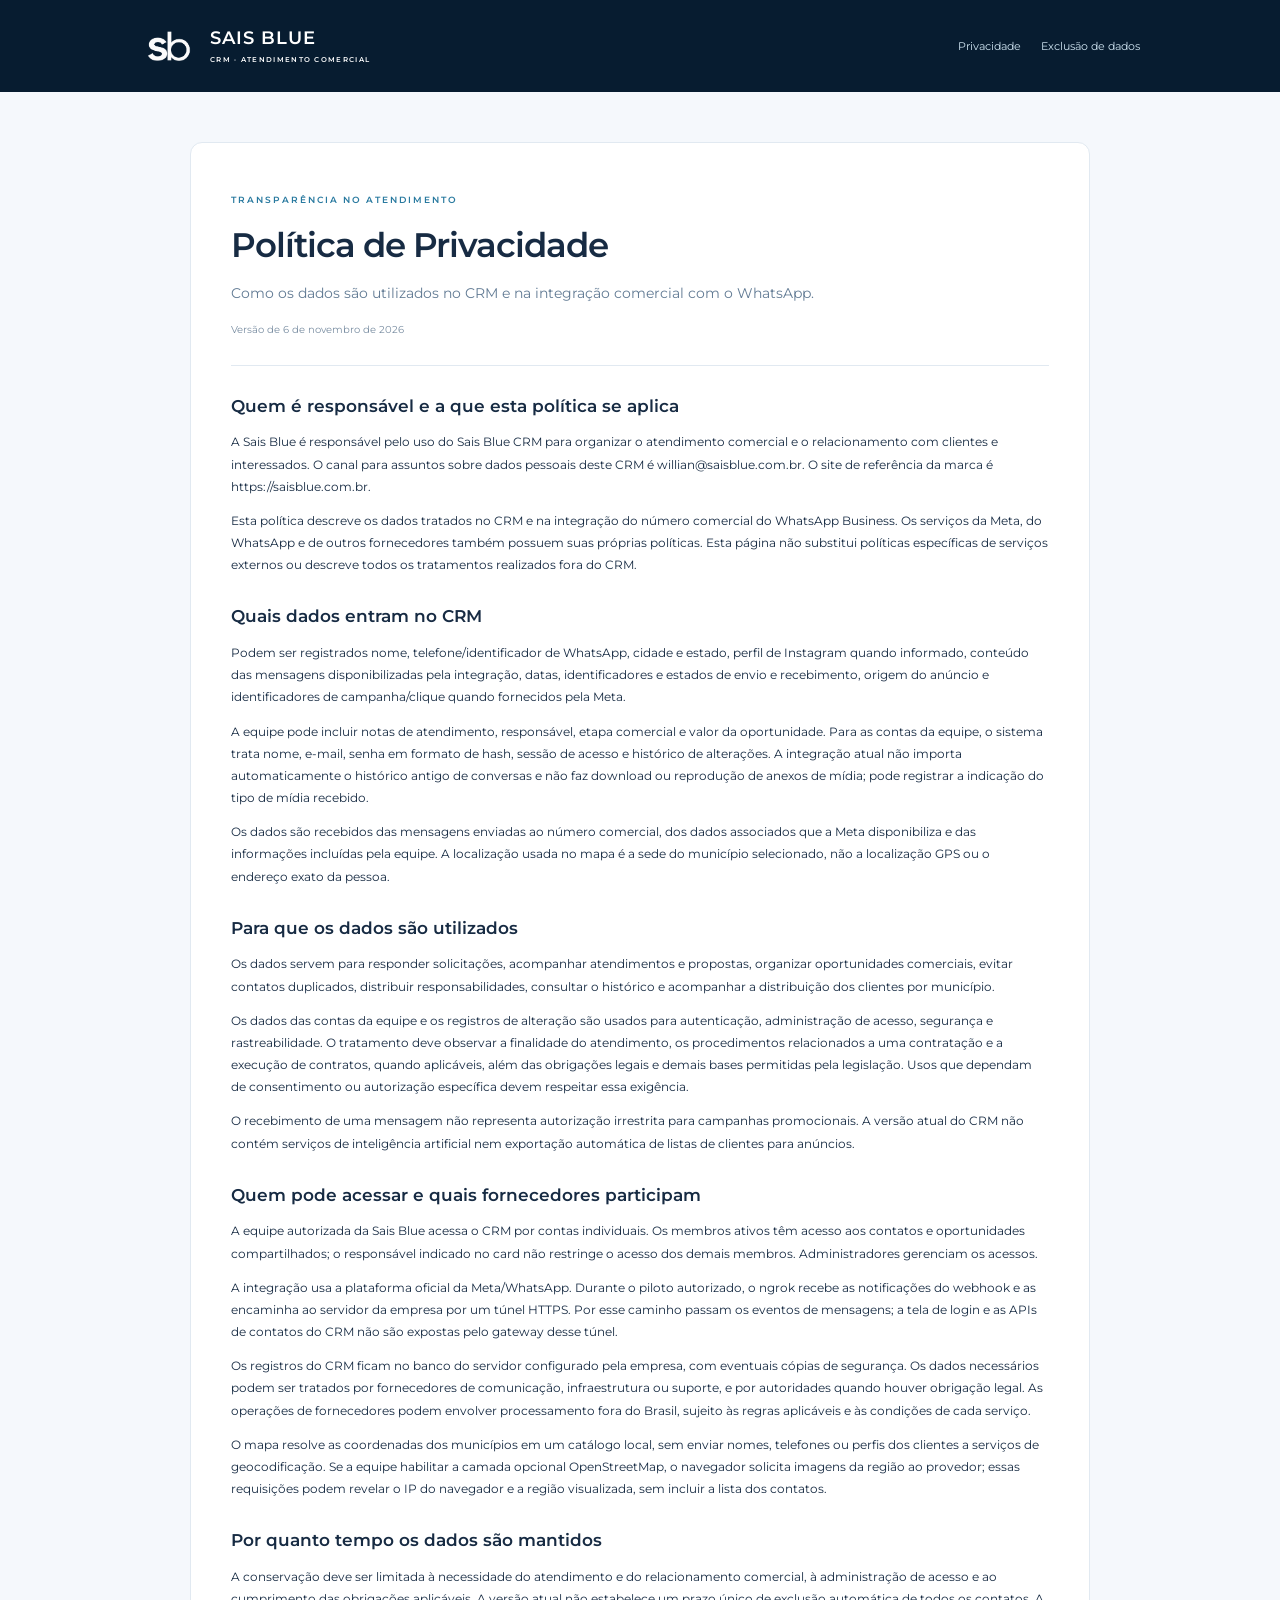
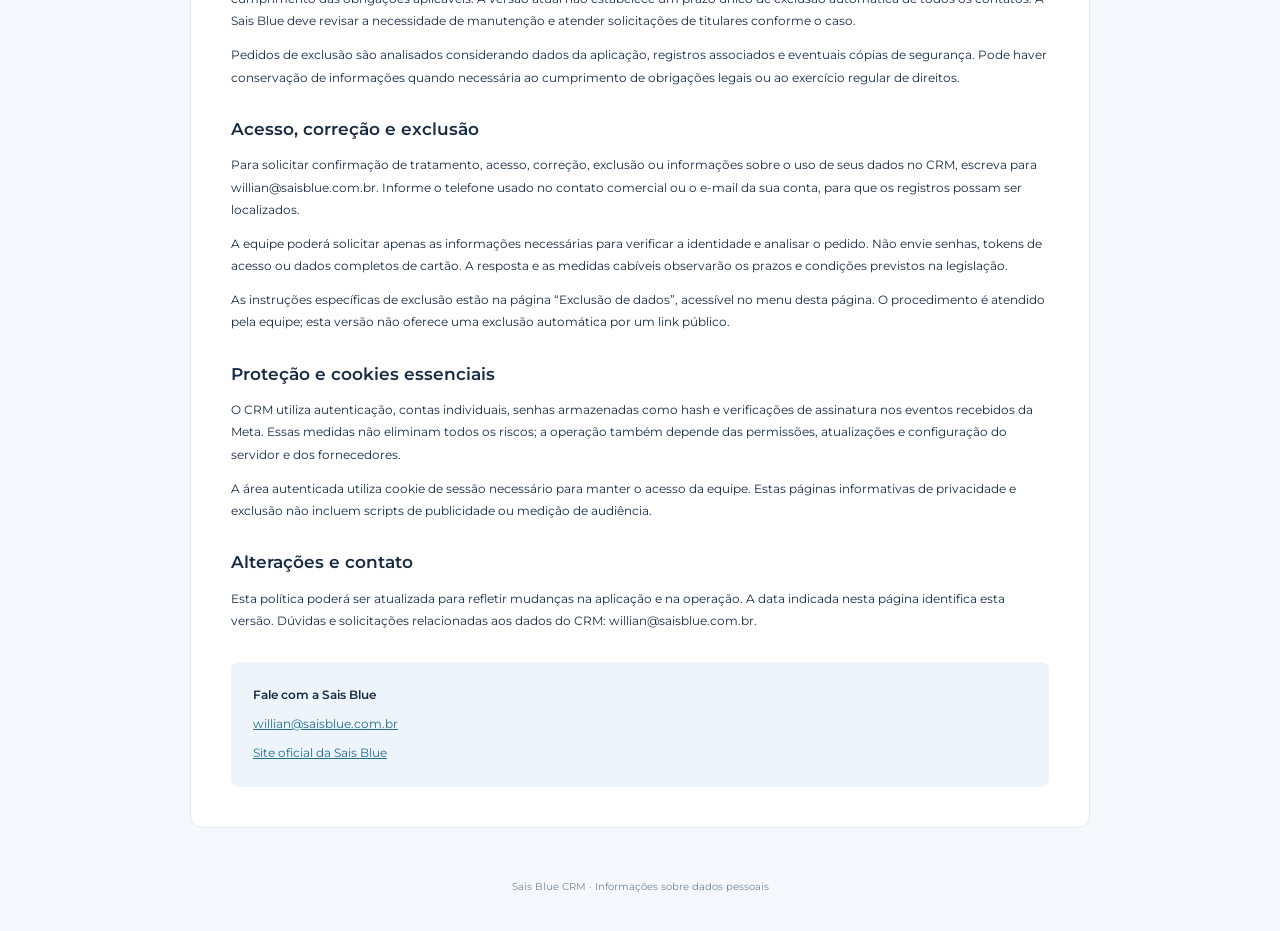
==== docs/privacidade.html @ b18a0d0c "Add reviewable CRM privacy and data deletion pages for GitHub Pages" ====
<!doctype html><html lang="pt-BR"><head><meta charset="utf-8"><meta name="viewport" content="width=device-width,initial-scale=1"><meta name="description" content="Informações sobre o uso de dados pessoais no Sais Blue CRM e canais para solicitações."><meta name="referrer" content="strict-origin-when-cross-origin"><title>Política de Privacidade | Sais Blue CRM</title><link rel="stylesheet" href="assets/legal.css"></head><body><header><a class="brand" href="index.html"><img src="assets/sb-logo.png" alt="Logo Sais Blue"><span>SAIS BLUE<small>CRM · ATENDIMENTO COMERCIAL</small></span></a><nav aria-label="Informações sobre dados"><a href="privacidade.html">Privacidade</a><a href="exclusao-dados.html">Exclusão de dados</a></nav></header><main><p class="eyebrow">TRANSPARÊNCIA NO ATENDIMENTO</p><h1>Política de Privacidade</h1><p class="intro">Como os dados são utilizados no CRM e na integração comercial com o WhatsApp.</p><p class="updated">Versão de 6 de novembro de 2026</p><section><h2>Quem é responsável e a que esta política se aplica</h2><p>A Sais Blue é responsável pelo uso do Sais Blue CRM para organizar o atendimento comercial e o relacionamento com clientes e interessados. O canal para assuntos sobre dados pessoais deste CRM é willian@saisblue.com.br. O site de referência da marca é https://saisblue.com.br.</p><p>Esta política descreve os dados tratados no CRM e na integração do número comercial do WhatsApp Business. Os serviços da Meta, do WhatsApp e de outros fornecedores também possuem suas próprias políticas. Esta página não substitui políticas específicas de serviços externos ou descreve todos os tratamentos realizados fora do CRM.</p></section><section><h2>Quais dados entram no CRM</h2><p>Podem ser registrados nome, telefone/identificador de WhatsApp, cidade e estado, perfil de Instagram quando informado, conteúdo das mensagens disponibilizadas pela integração, datas, identificadores e estados de envio e recebimento, origem do anúncio e identificadores de campanha/clique quando fornecidos pela Meta.</p><p>A equipe pode incluir notas de atendimento, responsável, etapa comercial e valor da oportunidade. Para as contas da equipe, o sistema trata nome, e-mail, senha em formato de hash, sessão de acesso e histórico de alterações. A integração atual não importa automaticamente o histórico antigo de conversas e não faz download ou reprodução de anexos de mídia; pode registrar a indicação do tipo de mídia recebido.</p><p>Os dados são recebidos das mensagens enviadas ao número comercial, dos dados associados que a Meta disponibiliza e das informações incluídas pela equipe. A localização usada no mapa é a sede do município selecionado, não a localização GPS ou o endereço exato da pessoa.</p></section><section><h2>Para que os dados são utilizados</h2><p>Os dados servem para responder solicitações, acompanhar atendimentos e propostas, organizar oportunidades comerciais, evitar contatos duplicados, distribuir responsabilidades, consultar o histórico e acompanhar a distribuição dos clientes por município.</p><p>Os dados das contas da equipe e os registros de alteração são usados para autenticação, administração de acesso, segurança e rastreabilidade. O tratamento deve observar a finalidade do atendimento, os procedimentos relacionados a uma contratação e a execução de contratos, quando aplicáveis, além das obrigações legais e demais bases permitidas pela legislação. Usos que dependam de consentimento ou autorização específica devem respeitar essa exigência.</p><p>O recebimento de uma mensagem não representa autorização irrestrita para campanhas promocionais. A versão atual do CRM não contém serviços de inteligência artificial nem exportação automática de listas de clientes para anúncios.</p></section><section><h2>Quem pode acessar e quais fornecedores participam</h2><p>A equipe autorizada da Sais Blue acessa o CRM por contas individuais. Os membros ativos têm acesso aos contatos e oportunidades compartilhados; o responsável indicado no card não restringe o acesso dos demais membros. Administradores gerenciam os acessos.</p><p>A integração usa a plataforma oficial da Meta/WhatsApp. Durante o piloto autorizado, o ngrok recebe as notificações do webhook e as encaminha ao servidor da empresa por um túnel HTTPS. Por esse caminho passam os eventos de mensagens; a tela de login e as APIs de contatos do CRM não são expostas pelo gateway desse túnel.</p><p>Os registros do CRM ficam no banco do servidor configurado pela empresa, com eventuais cópias de segurança. Os dados necessários podem ser tratados por fornecedores de comunicação, infraestrutura ou suporte, e por autoridades quando houver obrigação legal. As operações de fornecedores podem envolver processamento fora do Brasil, sujeito às regras aplicáveis e às condições de cada serviço.</p><p>O mapa resolve as coordenadas dos municípios em um catálogo local, sem enviar nomes, telefones ou perfis dos clientes a serviços de geocodificação. Se a equipe habilitar a camada opcional OpenStreetMap, o navegador solicita imagens da região ao provedor; essas requisições podem revelar o IP do navegador e a região visualizada, sem incluir a lista dos contatos.</p></section><section><h2>Por quanto tempo os dados são mantidos</h2><p>A conservação deve ser limitada à necessidade do atendimento e do relacionamento comercial, à administração de acesso e ao cumprimento das obrigações aplicáveis. A versão atual não estabelece um prazo único de exclusão automática de todos os contatos. A Sais Blue deve revisar a necessidade de manutenção e atender solicitações de titulares conforme o caso.</p><p>Pedidos de exclusão são analisados considerando dados da aplicação, registros associados e eventuais cópias de segurança. Pode haver conservação de informações quando necessária ao cumprimento de obrigações legais ou ao exercício regular de direitos.</p></section><section><h2>Acesso, correção e exclusão</h2><p>Para solicitar confirmação de tratamento, acesso, correção, exclusão ou informações sobre o uso de seus dados no CRM, escreva para willian@saisblue.com.br. Informe o telefone usado no contato comercial ou o e-mail da sua conta, para que os registros possam ser localizados.</p><p>A equipe poderá solicitar apenas as informações necessárias para verificar a identidade e analisar o pedido. Não envie senhas, tokens de acesso ou dados completos de cartão. A resposta e as medidas cabíveis observarão os prazos e condições previstos na legislação.</p><p>As instruções específicas de exclusão estão na página “Exclusão de dados”, acessível no menu desta página. O procedimento é atendido pela equipe; esta versão não oferece uma exclusão automática por um link público.</p></section><section><h2>Proteção e cookies essenciais</h2><p>O CRM utiliza autenticação, contas individuais, senhas armazenadas como hash e verificações de assinatura nos eventos recebidos da Meta. Essas medidas não eliminam todos os riscos; a operação também depende das permissões, atualizações e configuração do servidor e dos fornecedores.</p><p>A área autenticada utiliza cookie de sessão necessário para manter o acesso da equipe. Estas páginas informativas de privacidade e exclusão não incluem scripts de publicidade ou medição de audiência.</p></section><section><h2>Alterações e contato</h2><p>Esta política poderá ser atualizada para refletir mudanças na aplicação e na operação. A data indicada nesta página identifica esta versão. Dúvidas e solicitações relacionadas aos dados do CRM: willian@saisblue.com.br.</p></section><aside><strong>Fale com a Sais Blue</strong><a href="mailto:willian@saisblue.com.br">willian@saisblue.com.br</a><a href="https://saisblue.com.br">Site oficial da Sais Blue</a></aside></main><footer>Sais Blue CRM · Informações sobre dados pessoais</footer></body></html>
---- docs/assets/legal.css ----
@font-face{font-family:Montserrat;src:url(montserrat-400.woff2) format('woff2');font-weight:400;font-display:swap}@font-face{font-family:Montserrat;src:url(montserrat-600.woff2) format('woff2');font-weight:600;font-display:swap}*{box-sizing:border-box}body{margin:0;background:#f5f8fc;color:#172b43;font:400 14px/1.85 Montserrat,Arial,sans-serif}header{background:#071c30;color:white;padding:22px max(22px,calc((100vw - 1000px)/2));display:flex;justify-content:space-between;align-items:center;gap:24px}.brand{display:flex;gap:12px;align-items:center;text-decoration:none;color:white;line-height:1.2;font-size:18px;font-weight:600;letter-spacing:1px}.brand img{width:58px;height:48px;object-fit:contain}.brand small{display:block;font-size:7px;letter-spacing:1.3px;margin-top:7px}nav{display:flex;gap:20px}nav a{color:#d0e5f2;font-size:11px;text-decoration:none}nav a:hover{text-decoration:underline}main{max-width:900px;margin:50px auto;padding:40px;background:white;border:1px solid #e1e9f1;border-radius:12px}.eyebrow{color:#28799f;font-size:9px;letter-spacing:2px;font-weight:600}h1{font-size:34px;letter-spacing:-1px;line-height:1.2;margin:16px 0}h2{font-size:17px;line-height:1.5;margin:28px 0 12px}.intro{color:#627b94;font-size:14px}.updated{font-size:10px;color:#7a8ea2;padding-bottom:25px;border-bottom:1px solid #e1e9f1}section p{margin:12px 0;font-size:12px}aside{background:#edf5fa;padding:22px;border-radius:8px;margin-top:30px;display:flex;flex-direction:column;gap:7px;font-size:12px}a{color:#246b93}footer{text-align:center;font-size:10px;color:#70869b;padding:0 20px 35px}:focus-visible{outline:3px solid #72b7df;outline-offset:4px}@media(max-width:650px){header{align-items:flex-start;flex-direction:column;padding:18px 20px;gap:18px}main{margin:22px 12px;padding:24px 20px}h1{font-size:27px}h2{font-size:16px}nav{gap:18px}nav a{font-size:10px}aside a{overflow-wrap:anywhere}}
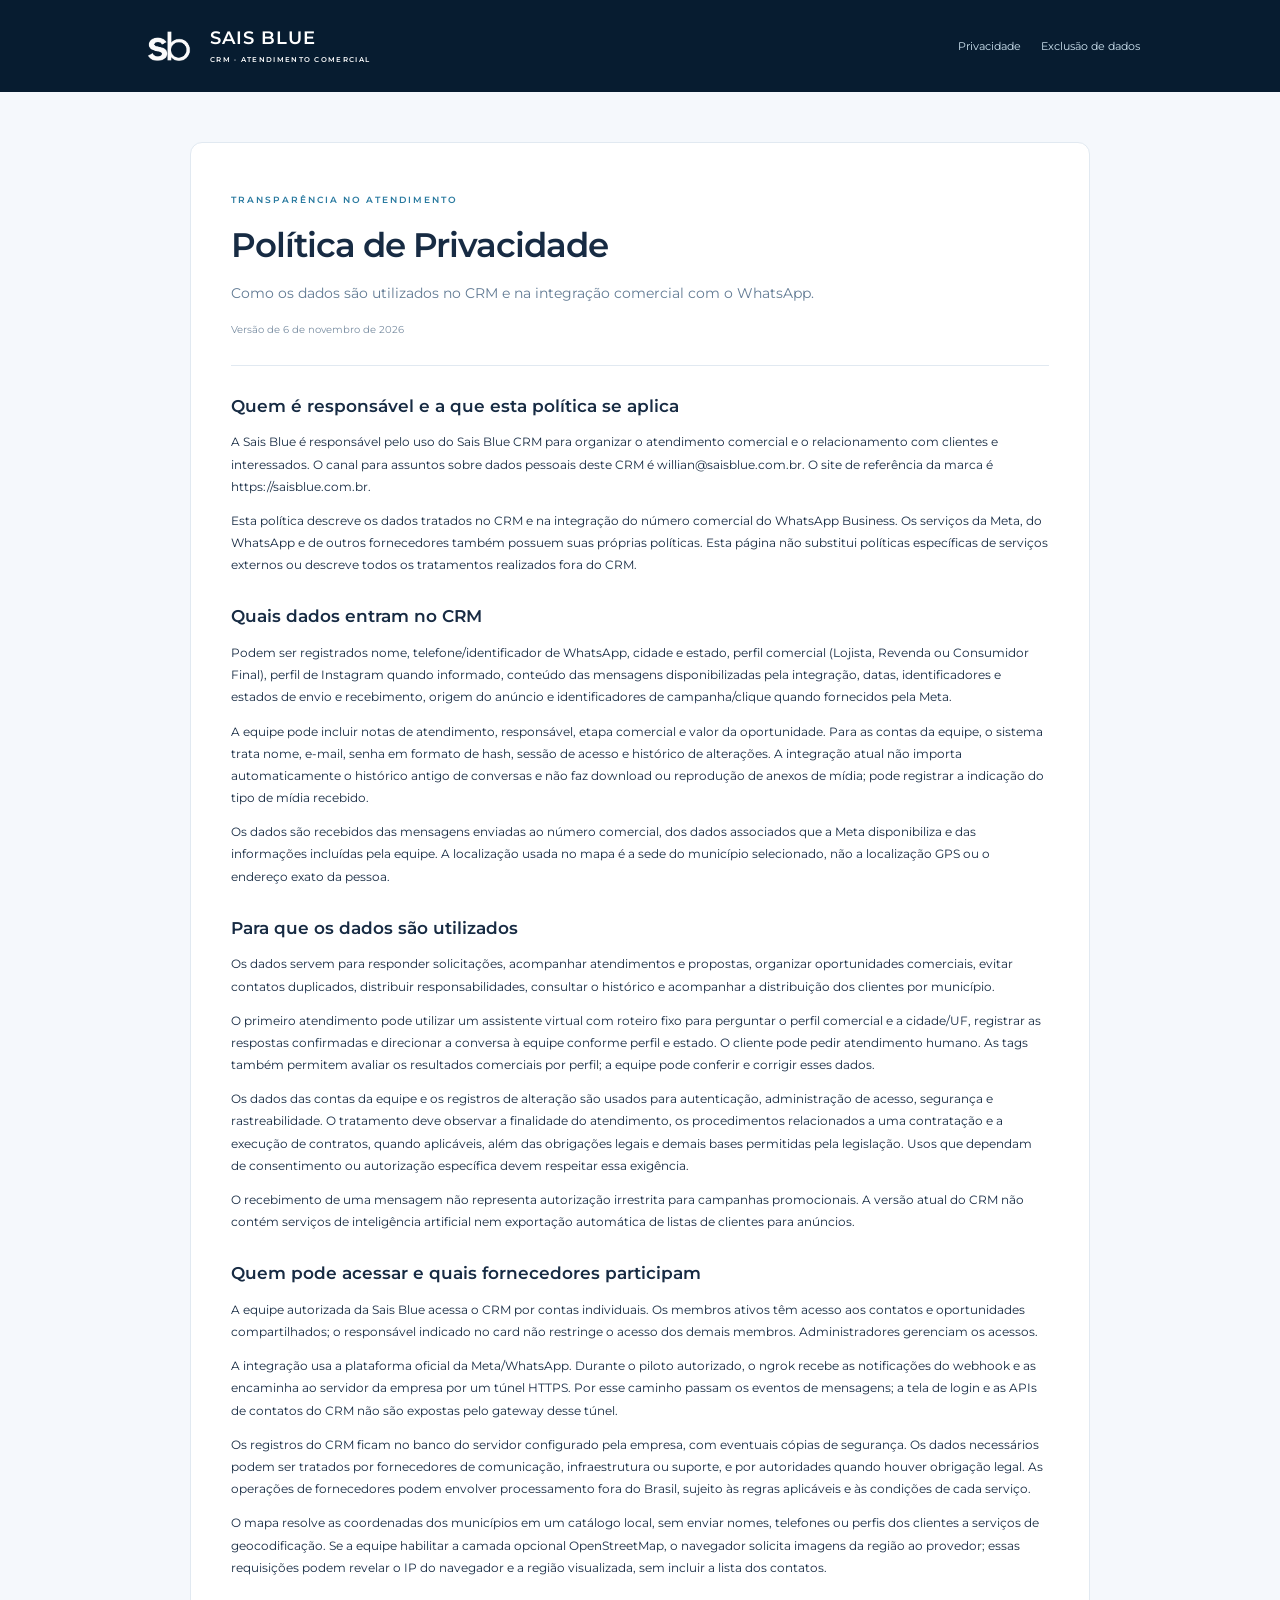
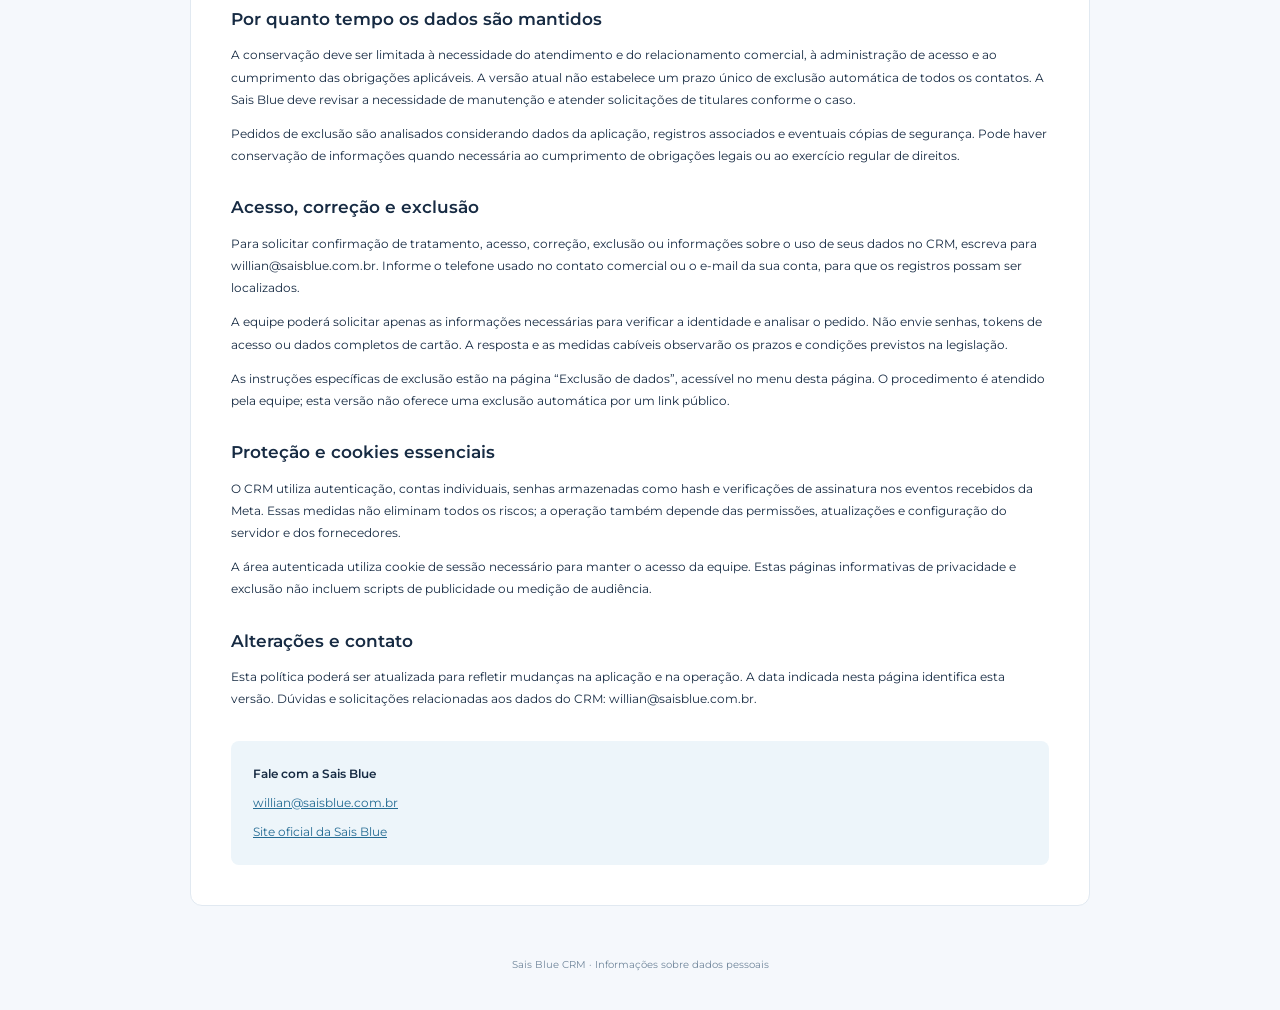
==== commit ab063364: "Qualify ad leads and route by profile and state; add profile tags and reports" ====
--- a/docs/privacidade.html
+++ b/docs/privacidade.html
@@ -1 +1 @@
-<!doctype html><html lang="pt-BR"><head><meta charset="utf-8"><meta name="viewport" content="width=device-width,initial-scale=1"><meta name="description" content="Informações sobre o uso de dados pessoais no Sais Blue CRM e canais para solicitações."><meta name="referrer" content="strict-origin-when-cross-origin"><title>Política de Privacidade | Sais Blue CRM</title><link rel="stylesheet" href="assets/legal.css"></head><body><header><a class="brand" href="index.html"><img src="assets/sb-logo.png" alt="Logo Sais Blue"><span>SAIS BLUE<small>CRM · ATENDIMENTO COMERCIAL</small></span></a><nav aria-label="Informações sobre dados"><a href="privacidade.html">Privacidade</a><a href="exclusao-dados.html">Exclusão de dados</a></nav></header><main><p class="eyebrow">TRANSPARÊNCIA NO ATENDIMENTO</p><h1>Política de Privacidade</h1><p class="intro">Como os dados são utilizados no CRM e na integração comercial com o WhatsApp.</p><p class="updated">Versão de 6 de novembro de 2026</p><section><h2>Quem é responsável e a que esta política se aplica</h2><p>A Sais Blue é responsável pelo uso do Sais Blue CRM para organizar o atendimento comercial e o relacionamento com clientes e interessados. O canal para assuntos sobre dados pessoais deste CRM é willian@saisblue.com.br. O site de referência da marca é https://saisblue.com.br.</p><p>Esta política descreve os dados tratados no CRM e na integração do número comercial do WhatsApp Business. Os serviços da Meta, do WhatsApp e de outros fornecedores também possuem suas próprias políticas. Esta página não substitui políticas específicas de serviços externos ou descreve todos os tratamentos realizados fora do CRM.</p></section><section><h2>Quais dados entram no CRM</h2><p>Podem ser registrados nome, telefone/identificador de WhatsApp, cidade e estado, perfil de Instagram quando informado, conteúdo das mensagens disponibilizadas pela integração, datas, identificadores e estados de envio e recebimento, origem do anúncio e identificadores de campanha/clique quando fornecidos pela Meta.</p><p>A equipe pode incluir notas de atendimento, responsável, etapa comercial e valor da oportunidade. Para as contas da equipe, o sistema trata nome, e-mail, senha em formato de hash, sessão de acesso e histórico de alterações. A integração atual não importa automaticamente o histórico antigo de conversas e não faz download ou reprodução de anexos de mídia; pode registrar a indicação do tipo de mídia recebido.</p><p>Os dados são recebidos das mensagens enviadas ao número comercial, dos dados associados que a Meta disponibiliza e das informações incluídas pela equipe. A localização usada no mapa é a sede do município selecionado, não a localização GPS ou o endereço exato da pessoa.</p></section><section><h2>Para que os dados são utilizados</h2><p>Os dados servem para responder solicitações, acompanhar atendimentos e propostas, organizar oportunidades comerciais, evitar contatos duplicados, distribuir responsabilidades, consultar o histórico e acompanhar a distribuição dos clientes por município.</p><p>Os dados das contas da equipe e os registros de alteração são usados para autenticação, administração de acesso, segurança e rastreabilidade. O tratamento deve observar a finalidade do atendimento, os procedimentos relacionados a uma contratação e a execução de contratos, quando aplicáveis, além das obrigações legais e demais bases permitidas pela legislação. Usos que dependam de consentimento ou autorização específica devem respeitar essa exigência.</p><p>O recebimento de uma mensagem não representa autorização irrestrita para campanhas promocionais. A versão atual do CRM não contém serviços de inteligência artificial nem exportação automática de listas de clientes para anúncios.</p></section><section><h2>Quem pode acessar e quais fornecedores participam</h2><p>A equipe autorizada da Sais Blue acessa o CRM por contas individuais. Os membros ativos têm acesso aos contatos e oportunidades compartilhados; o responsável indicado no card não restringe o acesso dos demais membros. Administradores gerenciam os acessos.</p><p>A integração usa a plataforma oficial da Meta/WhatsApp. Durante o piloto autorizado, o ngrok recebe as notificações do webhook e as encaminha ao servidor da empresa por um túnel HTTPS. Por esse caminho passam os eventos de mensagens; a tela de login e as APIs de contatos do CRM não são expostas pelo gateway desse túnel.</p><p>Os registros do CRM ficam no banco do servidor configurado pela empresa, com eventuais cópias de segurança. Os dados necessários podem ser tratados por fornecedores de comunicação, infraestrutura ou suporte, e por autoridades quando houver obrigação legal. As operações de fornecedores podem envolver processamento fora do Brasil, sujeito às regras aplicáveis e às condições de cada serviço.</p><p>O mapa resolve as coordenadas dos municípios em um catálogo local, sem enviar nomes, telefones ou perfis dos clientes a serviços de geocodificação. Se a equipe habilitar a camada opcional OpenStreetMap, o navegador solicita imagens da região ao provedor; essas requisições podem revelar o IP do navegador e a região visualizada, sem incluir a lista dos contatos.</p></section><section><h2>Por quanto tempo os dados são mantidos</h2><p>A conservação deve ser limitada à necessidade do atendimento e do relacionamento comercial, à administração de acesso e ao cumprimento das obrigações aplicáveis. A versão atual não estabelece um prazo único de exclusão automática de todos os contatos. A Sais Blue deve revisar a necessidade de manutenção e atender solicitações de titulares conforme o caso.</p><p>Pedidos de exclusão são analisados considerando dados da aplicação, registros associados e eventuais cópias de segurança. Pode haver conservação de informações quando necessária ao cumprimento de obrigações legais ou ao exercício regular de direitos.</p></section><section><h2>Acesso, correção e exclusão</h2><p>Para solicitar confirmação de tratamento, acesso, correção, exclusão ou informações sobre o uso de seus dados no CRM, escreva para willian@saisblue.com.br. Informe o telefone usado no contato comercial ou o e-mail da sua conta, para que os registros possam ser localizados.</p><p>A equipe poderá solicitar apenas as informações necessárias para verificar a identidade e analisar o pedido. Não envie senhas, tokens de acesso ou dados completos de cartão. A resposta e as medidas cabíveis observarão os prazos e condições previstos na legislação.</p><p>As instruções específicas de exclusão estão na página “Exclusão de dados”, acessível no menu desta página. O procedimento é atendido pela equipe; esta versão não oferece uma exclusão automática por um link público.</p></section><section><h2>Proteção e cookies essenciais</h2><p>O CRM utiliza autenticação, contas individuais, senhas armazenadas como hash e verificações de assinatura nos eventos recebidos da Meta. Essas medidas não eliminam todos os riscos; a operação também depende das permissões, atualizações e configuração do servidor e dos fornecedores.</p><p>A área autenticada utiliza cookie de sessão necessário para manter o acesso da equipe. Estas páginas informativas de privacidade e exclusão não incluem scripts de publicidade ou medição de audiência.</p></section><section><h2>Alterações e contato</h2><p>Esta política poderá ser atualizada para refletir mudanças na aplicação e na operação. A data indicada nesta página identifica esta versão. Dúvidas e solicitações relacionadas aos dados do CRM: willian@saisblue.com.br.</p></section><aside><strong>Fale com a Sais Blue</strong><a href="mailto:willian@saisblue.com.br">willian@saisblue.com.br</a><a href="https://saisblue.com.br">Site oficial da Sais Blue</a></aside></main><footer>Sais Blue CRM · Informações sobre dados pessoais</footer></body></html>+<!doctype html><html lang="pt-BR"><head><meta charset="utf-8"><meta name="viewport" content="width=device-width,initial-scale=1"><meta name="description" content="Informações sobre o uso de dados pessoais no Sais Blue CRM e canais para solicitações."><meta name="referrer" content="strict-origin-when-cross-origin"><title>Política de Privacidade | Sais Blue CRM</title><link rel="stylesheet" href="assets/legal.css"></head><body><header><a class="brand" href="index.html"><img src="assets/sb-logo.png" alt="Logo Sais Blue"><span>SAIS BLUE<small>CRM · ATENDIMENTO COMERCIAL</small></span></a><nav aria-label="Informações sobre dados"><a href="privacidade.html">Privacidade</a><a href="exclusao-dados.html">Exclusão de dados</a></nav></header><main><p class="eyebrow">TRANSPARÊNCIA NO ATENDIMENTO</p><h1>Política de Privacidade</h1><p class="intro">Como os dados são utilizados no CRM e na integração comercial com o WhatsApp.</p><p class="updated">Versão de 6 de novembro de 2026</p><section><h2>Quem é responsável e a que esta política se aplica</h2><p>A Sais Blue é responsável pelo uso do Sais Blue CRM para organizar o atendimento comercial e o relacionamento com clientes e interessados. O canal para assuntos sobre dados pessoais deste CRM é willian@saisblue.com.br. O site de referência da marca é https://saisblue.com.br.</p><p>Esta política descreve os dados tratados no CRM e na integração do número comercial do WhatsApp Business. Os serviços da Meta, do WhatsApp e de outros fornecedores também possuem suas próprias políticas. Esta página não substitui políticas específicas de serviços externos ou descreve todos os tratamentos realizados fora do CRM.</p></section><section><h2>Quais dados entram no CRM</h2><p>Podem ser registrados nome, telefone/identificador de WhatsApp, cidade e estado, perfil comercial (Lojista, Revenda ou Consumidor Final), perfil de Instagram quando informado, conteúdo das mensagens disponibilizadas pela integração, datas, identificadores e estados de envio e recebimento, origem do anúncio e identificadores de campanha/clique quando fornecidos pela Meta.</p><p>A equipe pode incluir notas de atendimento, responsável, etapa comercial e valor da oportunidade. Para as contas da equipe, o sistema trata nome, e-mail, senha em formato de hash, sessão de acesso e histórico de alterações. A integração atual não importa automaticamente o histórico antigo de conversas e não faz download ou reprodução de anexos de mídia; pode registrar a indicação do tipo de mídia recebido.</p><p>Os dados são recebidos das mensagens enviadas ao número comercial, dos dados associados que a Meta disponibiliza e das informações incluídas pela equipe. A localização usada no mapa é a sede do município selecionado, não a localização GPS ou o endereço exato da pessoa.</p></section><section><h2>Para que os dados são utilizados</h2><p>Os dados servem para responder solicitações, acompanhar atendimentos e propostas, organizar oportunidades comerciais, evitar contatos duplicados, distribuir responsabilidades, consultar o histórico e acompanhar a distribuição dos clientes por município.</p><p>O primeiro atendimento pode utilizar um assistente virtual com roteiro fixo para perguntar o perfil comercial e a cidade/UF, registrar as respostas confirmadas e direcionar a conversa à equipe conforme perfil e estado. O cliente pode pedir atendimento humano. As tags também permitem avaliar os resultados comerciais por perfil; a equipe pode conferir e corrigir esses dados.</p><p>Os dados das contas da equipe e os registros de alteração são usados para autenticação, administração de acesso, segurança e rastreabilidade. O tratamento deve observar a finalidade do atendimento, os procedimentos relacionados a uma contratação e a execução de contratos, quando aplicáveis, além das obrigações legais e demais bases permitidas pela legislação. Usos que dependam de consentimento ou autorização específica devem respeitar essa exigência.</p><p>O recebimento de uma mensagem não representa autorização irrestrita para campanhas promocionais. A versão atual do CRM não contém serviços de inteligência artificial nem exportação automática de listas de clientes para anúncios.</p></section><section><h2>Quem pode acessar e quais fornecedores participam</h2><p>A equipe autorizada da Sais Blue acessa o CRM por contas individuais. Os membros ativos têm acesso aos contatos e oportunidades compartilhados; o responsável indicado no card não restringe o acesso dos demais membros. Administradores gerenciam os acessos.</p><p>A integração usa a plataforma oficial da Meta/WhatsApp. Durante o piloto autorizado, o ngrok recebe as notificações do webhook e as encaminha ao servidor da empresa por um túnel HTTPS. Por esse caminho passam os eventos de mensagens; a tela de login e as APIs de contatos do CRM não são expostas pelo gateway desse túnel.</p><p>Os registros do CRM ficam no banco do servidor configurado pela empresa, com eventuais cópias de segurança. Os dados necessários podem ser tratados por fornecedores de comunicação, infraestrutura ou suporte, e por autoridades quando houver obrigação legal. As operações de fornecedores podem envolver processamento fora do Brasil, sujeito às regras aplicáveis e às condições de cada serviço.</p><p>O mapa resolve as coordenadas dos municípios em um catálogo local, sem enviar nomes, telefones ou perfis dos clientes a serviços de geocodificação. Se a equipe habilitar a camada opcional OpenStreetMap, o navegador solicita imagens da região ao provedor; essas requisições podem revelar o IP do navegador e a região visualizada, sem incluir a lista dos contatos.</p></section><section><h2>Por quanto tempo os dados são mantidos</h2><p>A conservação deve ser limitada à necessidade do atendimento e do relacionamento comercial, à administração de acesso e ao cumprimento das obrigações aplicáveis. A versão atual não estabelece um prazo único de exclusão automática de todos os contatos. A Sais Blue deve revisar a necessidade de manutenção e atender solicitações de titulares conforme o caso.</p><p>Pedidos de exclusão são analisados considerando dados da aplicação, registros associados e eventuais cópias de segurança. Pode haver conservação de informações quando necessária ao cumprimento de obrigações legais ou ao exercício regular de direitos.</p></section><section><h2>Acesso, correção e exclusão</h2><p>Para solicitar confirmação de tratamento, acesso, correção, exclusão ou informações sobre o uso de seus dados no CRM, escreva para willian@saisblue.com.br. Informe o telefone usado no contato comercial ou o e-mail da sua conta, para que os registros possam ser localizados.</p><p>A equipe poderá solicitar apenas as informações necessárias para verificar a identidade e analisar o pedido. Não envie senhas, tokens de acesso ou dados completos de cartão. A resposta e as medidas cabíveis observarão os prazos e condições previstos na legislação.</p><p>As instruções específicas de exclusão estão na página “Exclusão de dados”, acessível no menu desta página. O procedimento é atendido pela equipe; esta versão não oferece uma exclusão automática por um link público.</p></section><section><h2>Proteção e cookies essenciais</h2><p>O CRM utiliza autenticação, contas individuais, senhas armazenadas como hash e verificações de assinatura nos eventos recebidos da Meta. Essas medidas não eliminam todos os riscos; a operação também depende das permissões, atualizações e configuração do servidor e dos fornecedores.</p><p>A área autenticada utiliza cookie de sessão necessário para manter o acesso da equipe. Estas páginas informativas de privacidade e exclusão não incluem scripts de publicidade ou medição de audiência.</p></section><section><h2>Alterações e contato</h2><p>Esta política poderá ser atualizada para refletir mudanças na aplicação e na operação. A data indicada nesta página identifica esta versão. Dúvidas e solicitações relacionadas aos dados do CRM: willian@saisblue.com.br.</p></section><aside><strong>Fale com a Sais Blue</strong><a href="mailto:willian@saisblue.com.br">willian@saisblue.com.br</a><a href="https://saisblue.com.br">Site oficial da Sais Blue</a></aside></main><footer>Sais Blue CRM · Informações sobre dados pessoais</footer></body></html>
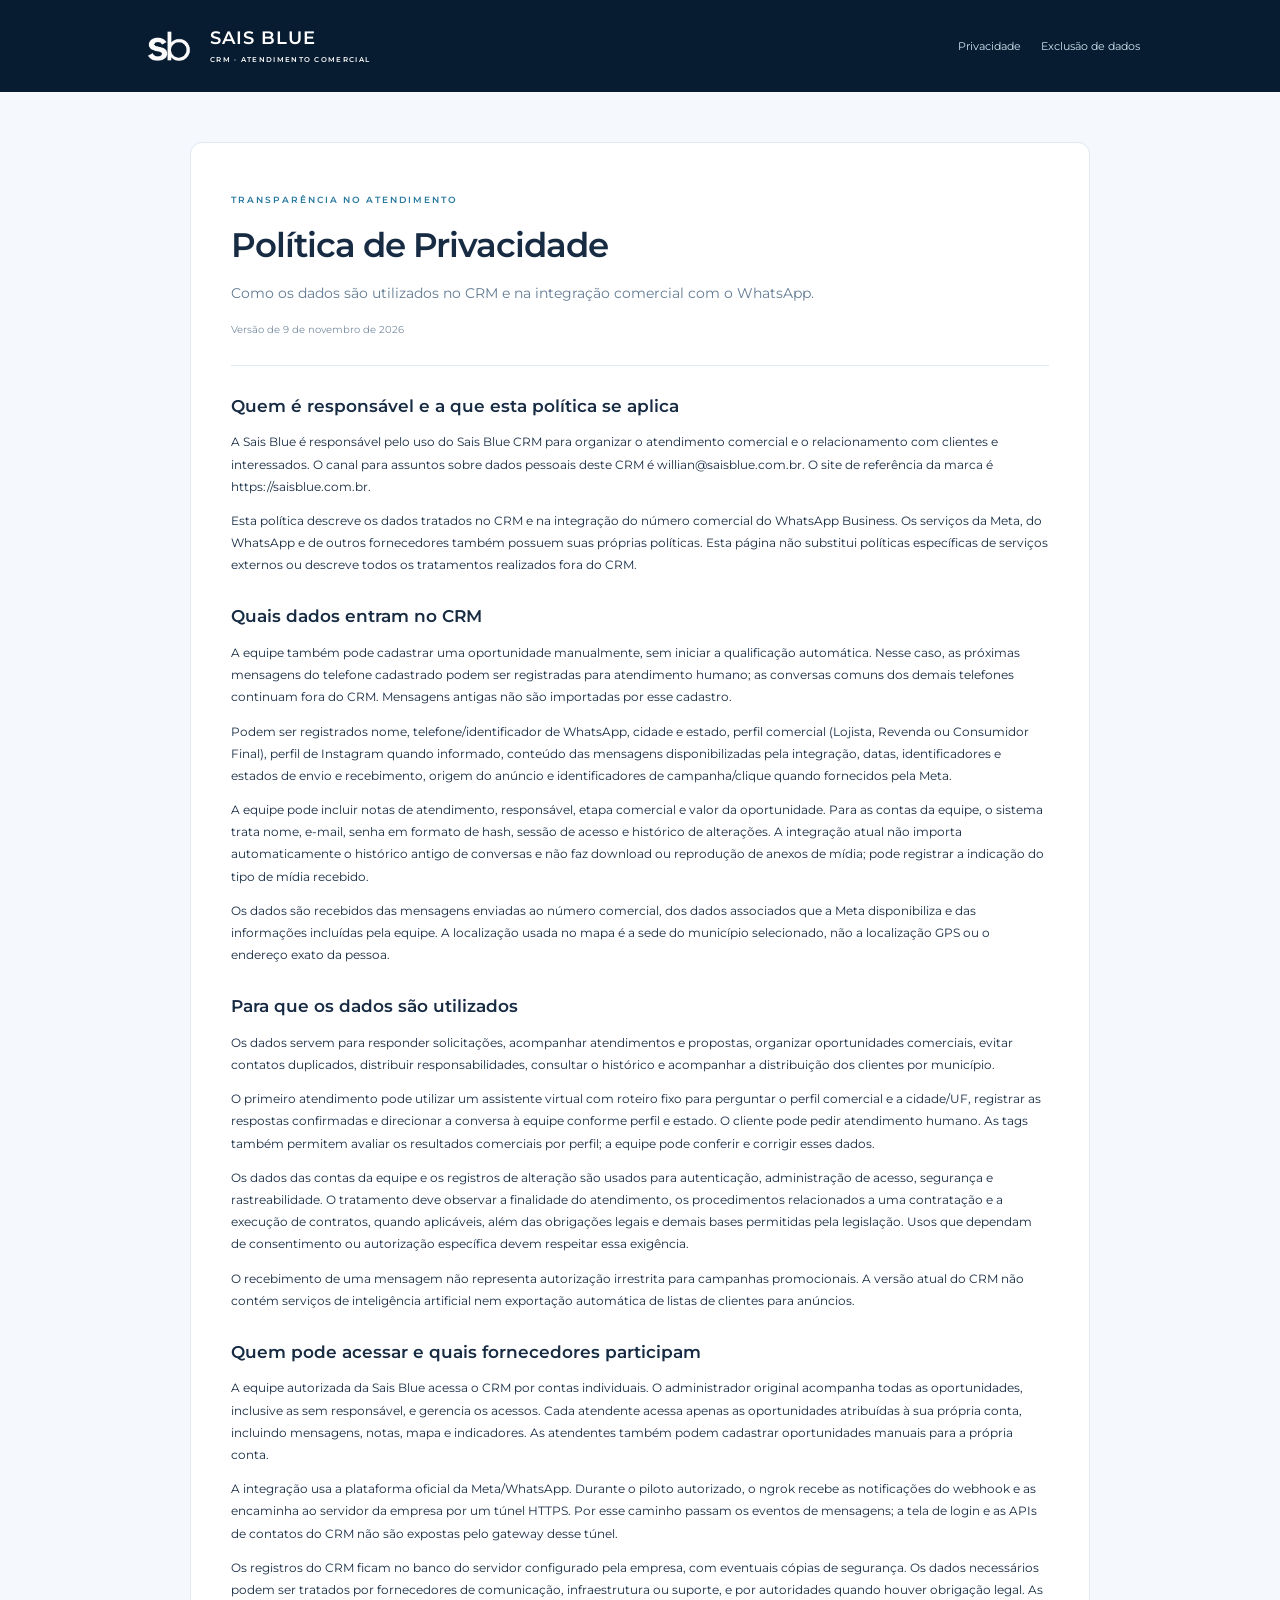
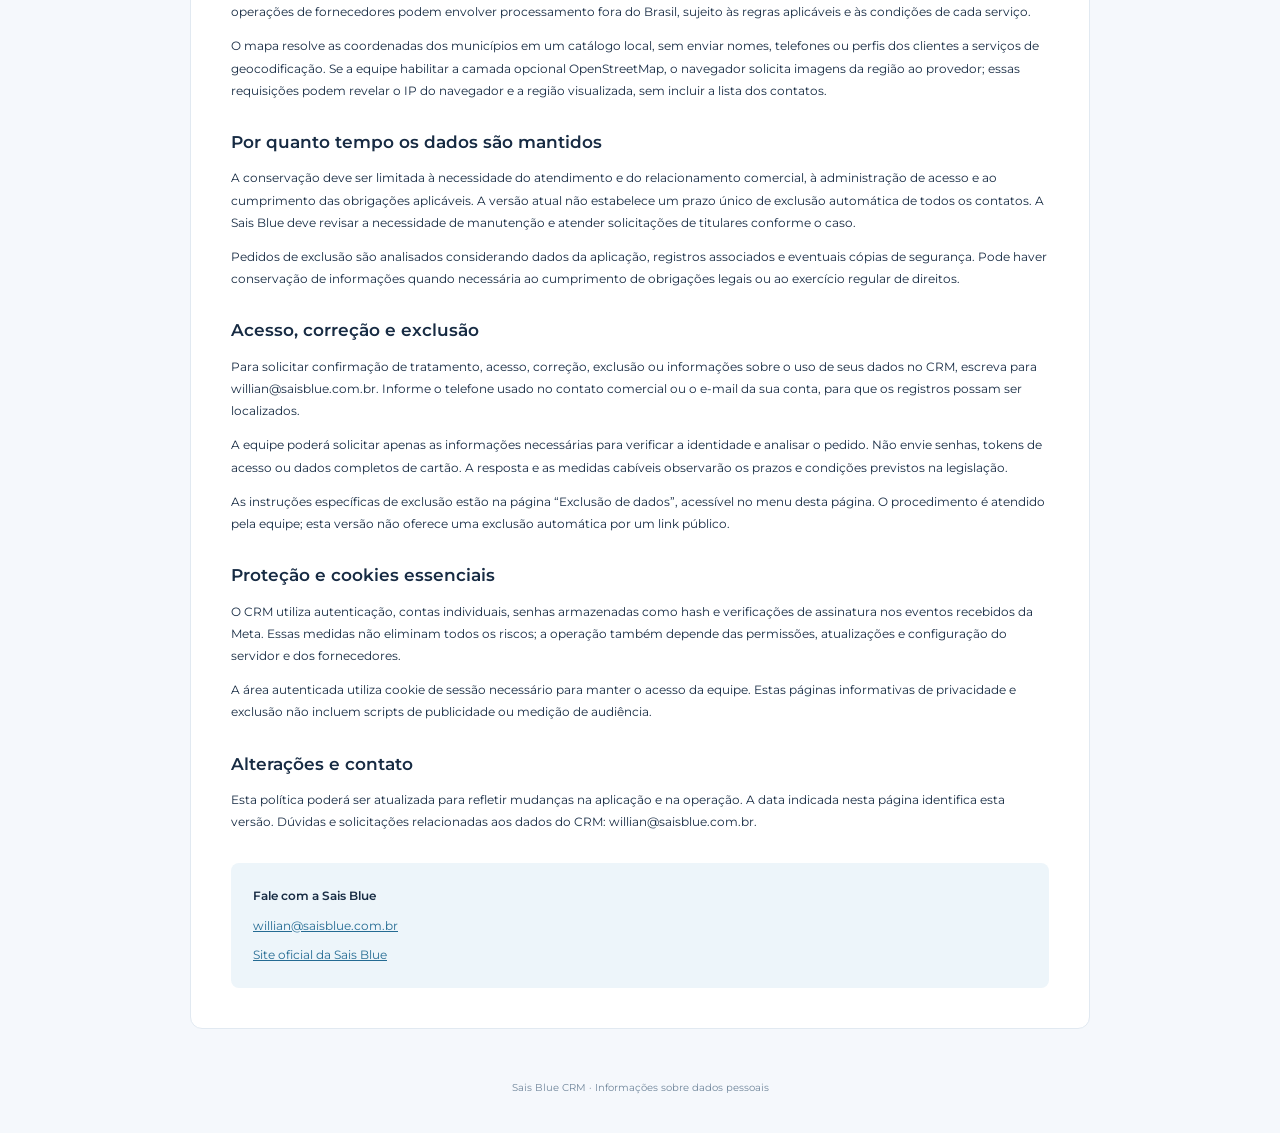
==== commit 63163f20: "Add manual opportunities and enforce per-attendant access with a single administrator" ====
--- a/docs/privacidade.html
+++ b/docs/privacidade.html
@@ -1 +1 @@
-<!doctype html><html lang="pt-BR"><head><meta charset="utf-8"><meta name="viewport" content="width=device-width,initial-scale=1"><meta name="description" content="Informações sobre o uso de dados pessoais no Sais Blue CRM e canais para solicitações."><meta name="referrer" content="strict-origin-when-cross-origin"><title>Política de Privacidade | Sais Blue CRM</title><link rel="stylesheet" href="assets/legal.css"></head><body><header><a class="brand" href="index.html"><img src="assets/sb-logo.png" alt="Logo Sais Blue"><span>SAIS BLUE<small>CRM · ATENDIMENTO COMERCIAL</small></span></a><nav aria-label="Informações sobre dados"><a href="privacidade.html">Privacidade</a><a href="exclusao-dados.html">Exclusão de dados</a></nav></header><main><p class="eyebrow">TRANSPARÊNCIA NO ATENDIMENTO</p><h1>Política de Privacidade</h1><p class="intro">Como os dados são utilizados no CRM e na integração comercial com o WhatsApp.</p><p class="updated">Versão de 6 de novembro de 2026</p><section><h2>Quem é responsável e a que esta política se aplica</h2><p>A Sais Blue é responsável pelo uso do Sais Blue CRM para organizar o atendimento comercial e o relacionamento com clientes e interessados. O canal para assuntos sobre dados pessoais deste CRM é willian@saisblue.com.br. O site de referência da marca é https://saisblue.com.br.</p><p>Esta política descreve os dados tratados no CRM e na integração do número comercial do WhatsApp Business. Os serviços da Meta, do WhatsApp e de outros fornecedores também possuem suas próprias políticas. Esta página não substitui políticas específicas de serviços externos ou descreve todos os tratamentos realizados fora do CRM.</p></section><section><h2>Quais dados entram no CRM</h2><p>Podem ser registrados nome, telefone/identificador de WhatsApp, cidade e estado, perfil comercial (Lojista, Revenda ou Consumidor Final), perfil de Instagram quando informado, conteúdo das mensagens disponibilizadas pela integração, datas, identificadores e estados de envio e recebimento, origem do anúncio e identificadores de campanha/clique quando fornecidos pela Meta.</p><p>A equipe pode incluir notas de atendimento, responsável, etapa comercial e valor da oportunidade. Para as contas da equipe, o sistema trata nome, e-mail, senha em formato de hash, sessão de acesso e histórico de alterações. A integração atual não importa automaticamente o histórico antigo de conversas e não faz download ou reprodução de anexos de mídia; pode registrar a indicação do tipo de mídia recebido.</p><p>Os dados são recebidos das mensagens enviadas ao número comercial, dos dados associados que a Meta disponibiliza e das informações incluídas pela equipe. A localização usada no mapa é a sede do município selecionado, não a localização GPS ou o endereço exato da pessoa.</p></section><section><h2>Para que os dados são utilizados</h2><p>Os dados servem para responder solicitações, acompanhar atendimentos e propostas, organizar oportunidades comerciais, evitar contatos duplicados, distribuir responsabilidades, consultar o histórico e acompanhar a distribuição dos clientes por município.</p><p>O primeiro atendimento pode utilizar um assistente virtual com roteiro fixo para perguntar o perfil comercial e a cidade/UF, registrar as respostas confirmadas e direcionar a conversa à equipe conforme perfil e estado. O cliente pode pedir atendimento humano. As tags também permitem avaliar os resultados comerciais por perfil; a equipe pode conferir e corrigir esses dados.</p><p>Os dados das contas da equipe e os registros de alteração são usados para autenticação, administração de acesso, segurança e rastreabilidade. O tratamento deve observar a finalidade do atendimento, os procedimentos relacionados a uma contratação e a execução de contratos, quando aplicáveis, além das obrigações legais e demais bases permitidas pela legislação. Usos que dependam de consentimento ou autorização específica devem respeitar essa exigência.</p><p>O recebimento de uma mensagem não representa autorização irrestrita para campanhas promocionais. A versão atual do CRM não contém serviços de inteligência artificial nem exportação automática de listas de clientes para anúncios.</p></section><section><h2>Quem pode acessar e quais fornecedores participam</h2><p>A equipe autorizada da Sais Blue acessa o CRM por contas individuais. Os membros ativos têm acesso aos contatos e oportunidades compartilhados; o responsável indicado no card não restringe o acesso dos demais membros. Administradores gerenciam os acessos.</p><p>A integração usa a plataforma oficial da Meta/WhatsApp. Durante o piloto autorizado, o ngrok recebe as notificações do webhook e as encaminha ao servidor da empresa por um túnel HTTPS. Por esse caminho passam os eventos de mensagens; a tela de login e as APIs de contatos do CRM não são expostas pelo gateway desse túnel.</p><p>Os registros do CRM ficam no banco do servidor configurado pela empresa, com eventuais cópias de segurança. Os dados necessários podem ser tratados por fornecedores de comunicação, infraestrutura ou suporte, e por autoridades quando houver obrigação legal. As operações de fornecedores podem envolver processamento fora do Brasil, sujeito às regras aplicáveis e às condições de cada serviço.</p><p>O mapa resolve as coordenadas dos municípios em um catálogo local, sem enviar nomes, telefones ou perfis dos clientes a serviços de geocodificação. Se a equipe habilitar a camada opcional OpenStreetMap, o navegador solicita imagens da região ao provedor; essas requisições podem revelar o IP do navegador e a região visualizada, sem incluir a lista dos contatos.</p></section><section><h2>Por quanto tempo os dados são mantidos</h2><p>A conservação deve ser limitada à necessidade do atendimento e do relacionamento comercial, à administração de acesso e ao cumprimento das obrigações aplicáveis. A versão atual não estabelece um prazo único de exclusão automática de todos os contatos. A Sais Blue deve revisar a necessidade de manutenção e atender solicitações de titulares conforme o caso.</p><p>Pedidos de exclusão são analisados considerando dados da aplicação, registros associados e eventuais cópias de segurança. Pode haver conservação de informações quando necessária ao cumprimento de obrigações legais ou ao exercício regular de direitos.</p></section><section><h2>Acesso, correção e exclusão</h2><p>Para solicitar confirmação de tratamento, acesso, correção, exclusão ou informações sobre o uso de seus dados no CRM, escreva para willian@saisblue.com.br. Informe o telefone usado no contato comercial ou o e-mail da sua conta, para que os registros possam ser localizados.</p><p>A equipe poderá solicitar apenas as informações necessárias para verificar a identidade e analisar o pedido. Não envie senhas, tokens de acesso ou dados completos de cartão. A resposta e as medidas cabíveis observarão os prazos e condições previstos na legislação.</p><p>As instruções específicas de exclusão estão na página “Exclusão de dados”, acessível no menu desta página. O procedimento é atendido pela equipe; esta versão não oferece uma exclusão automática por um link público.</p></section><section><h2>Proteção e cookies essenciais</h2><p>O CRM utiliza autenticação, contas individuais, senhas armazenadas como hash e verificações de assinatura nos eventos recebidos da Meta. Essas medidas não eliminam todos os riscos; a operação também depende das permissões, atualizações e configuração do servidor e dos fornecedores.</p><p>A área autenticada utiliza cookie de sessão necessário para manter o acesso da equipe. Estas páginas informativas de privacidade e exclusão não incluem scripts de publicidade ou medição de audiência.</p></section><section><h2>Alterações e contato</h2><p>Esta política poderá ser atualizada para refletir mudanças na aplicação e na operação. A data indicada nesta página identifica esta versão. Dúvidas e solicitações relacionadas aos dados do CRM: willian@saisblue.com.br.</p></section><aside><strong>Fale com a Sais Blue</strong><a href="mailto:willian@saisblue.com.br">willian@saisblue.com.br</a><a href="https://saisblue.com.br">Site oficial da Sais Blue</a></aside></main><footer>Sais Blue CRM · Informações sobre dados pessoais</footer></body></html>+<!doctype html><html lang="pt-BR"><head><meta charset="utf-8"><meta name="viewport" content="width=device-width,initial-scale=1"><meta name="description" content="Informações sobre o uso de dados pessoais no Sais Blue CRM e canais para solicitações."><meta name="referrer" content="strict-origin-when-cross-origin"><title>Política de Privacidade | Sais Blue CRM</title><link rel="stylesheet" href="assets/legal.css"></head><body><header><a class="brand" href="index.html"><img src="assets/sb-logo.png" alt="Logo Sais Blue"><span>SAIS BLUE<small>CRM · ATENDIMENTO COMERCIAL</small></span></a><nav aria-label="Informações sobre dados"><a href="privacidade.html">Privacidade</a><a href="exclusao-dados.html">Exclusão de dados</a></nav></header><main><p class="eyebrow">TRANSPARÊNCIA NO ATENDIMENTO</p><h1>Política de Privacidade</h1><p class="intro">Como os dados são utilizados no CRM e na integração comercial com o WhatsApp.</p><p class="updated">Versão de 9 de novembro de 2026</p><section><h2>Quem é responsável e a que esta política se aplica</h2><p>A Sais Blue é responsável pelo uso do Sais Blue CRM para organizar o atendimento comercial e o relacionamento com clientes e interessados. O canal para assuntos sobre dados pessoais deste CRM é willian@saisblue.com.br. O site de referência da marca é https://saisblue.com.br.</p><p>Esta política descreve os dados tratados no CRM e na integração do número comercial do WhatsApp Business. Os serviços da Meta, do WhatsApp e de outros fornecedores também possuem suas próprias políticas. Esta página não substitui políticas específicas de serviços externos ou descreve todos os tratamentos realizados fora do CRM.</p></section><section><h2>Quais dados entram no CRM</h2><p>A equipe também pode cadastrar uma oportunidade manualmente, sem iniciar a qualificação automática. Nesse caso, as próximas mensagens do telefone cadastrado podem ser registradas para atendimento humano; as conversas comuns dos demais telefones continuam fora do CRM. Mensagens antigas não são importadas por esse cadastro.</p><p>Podem ser registrados nome, telefone/identificador de WhatsApp, cidade e estado, perfil comercial (Lojista, Revenda ou Consumidor Final), perfil de Instagram quando informado, conteúdo das mensagens disponibilizadas pela integração, datas, identificadores e estados de envio e recebimento, origem do anúncio e identificadores de campanha/clique quando fornecidos pela Meta.</p><p>A equipe pode incluir notas de atendimento, responsável, etapa comercial e valor da oportunidade. Para as contas da equipe, o sistema trata nome, e-mail, senha em formato de hash, sessão de acesso e histórico de alterações. A integração atual não importa automaticamente o histórico antigo de conversas e não faz download ou reprodução de anexos de mídia; pode registrar a indicação do tipo de mídia recebido.</p><p>Os dados são recebidos das mensagens enviadas ao número comercial, dos dados associados que a Meta disponibiliza e das informações incluídas pela equipe. A localização usada no mapa é a sede do município selecionado, não a localização GPS ou o endereço exato da pessoa.</p></section><section><h2>Para que os dados são utilizados</h2><p>Os dados servem para responder solicitações, acompanhar atendimentos e propostas, organizar oportunidades comerciais, evitar contatos duplicados, distribuir responsabilidades, consultar o histórico e acompanhar a distribuição dos clientes por município.</p><p>O primeiro atendimento pode utilizar um assistente virtual com roteiro fixo para perguntar o perfil comercial e a cidade/UF, registrar as respostas confirmadas e direcionar a conversa à equipe conforme perfil e estado. O cliente pode pedir atendimento humano. As tags também permitem avaliar os resultados comerciais por perfil; a equipe pode conferir e corrigir esses dados.</p><p>Os dados das contas da equipe e os registros de alteração são usados para autenticação, administração de acesso, segurança e rastreabilidade. O tratamento deve observar a finalidade do atendimento, os procedimentos relacionados a uma contratação e a execução de contratos, quando aplicáveis, além das obrigações legais e demais bases permitidas pela legislação. Usos que dependam de consentimento ou autorização específica devem respeitar essa exigência.</p><p>O recebimento de uma mensagem não representa autorização irrestrita para campanhas promocionais. A versão atual do CRM não contém serviços de inteligência artificial nem exportação automática de listas de clientes para anúncios.</p></section><section><h2>Quem pode acessar e quais fornecedores participam</h2><p>A equipe autorizada da Sais Blue acessa o CRM por contas individuais. O administrador original acompanha todas as oportunidades, inclusive as sem responsável, e gerencia os acessos. Cada atendente acessa apenas as oportunidades atribuídas à sua própria conta, incluindo mensagens, notas, mapa e indicadores. As atendentes também podem cadastrar oportunidades manuais para a própria conta.</p><p>A integração usa a plataforma oficial da Meta/WhatsApp. Durante o piloto autorizado, o ngrok recebe as notificações do webhook e as encaminha ao servidor da empresa por um túnel HTTPS. Por esse caminho passam os eventos de mensagens; a tela de login e as APIs de contatos do CRM não são expostas pelo gateway desse túnel.</p><p>Os registros do CRM ficam no banco do servidor configurado pela empresa, com eventuais cópias de segurança. Os dados necessários podem ser tratados por fornecedores de comunicação, infraestrutura ou suporte, e por autoridades quando houver obrigação legal. As operações de fornecedores podem envolver processamento fora do Brasil, sujeito às regras aplicáveis e às condições de cada serviço.</p><p>O mapa resolve as coordenadas dos municípios em um catálogo local, sem enviar nomes, telefones ou perfis dos clientes a serviços de geocodificação. Se a equipe habilitar a camada opcional OpenStreetMap, o navegador solicita imagens da região ao provedor; essas requisições podem revelar o IP do navegador e a região visualizada, sem incluir a lista dos contatos.</p></section><section><h2>Por quanto tempo os dados são mantidos</h2><p>A conservação deve ser limitada à necessidade do atendimento e do relacionamento comercial, à administração de acesso e ao cumprimento das obrigações aplicáveis. A versão atual não estabelece um prazo único de exclusão automática de todos os contatos. A Sais Blue deve revisar a necessidade de manutenção e atender solicitações de titulares conforme o caso.</p><p>Pedidos de exclusão são analisados considerando dados da aplicação, registros associados e eventuais cópias de segurança. Pode haver conservação de informações quando necessária ao cumprimento de obrigações legais ou ao exercício regular de direitos.</p></section><section><h2>Acesso, correção e exclusão</h2><p>Para solicitar confirmação de tratamento, acesso, correção, exclusão ou informações sobre o uso de seus dados no CRM, escreva para willian@saisblue.com.br. Informe o telefone usado no contato comercial ou o e-mail da sua conta, para que os registros possam ser localizados.</p><p>A equipe poderá solicitar apenas as informações necessárias para verificar a identidade e analisar o pedido. Não envie senhas, tokens de acesso ou dados completos de cartão. A resposta e as medidas cabíveis observarão os prazos e condições previstos na legislação.</p><p>As instruções específicas de exclusão estão na página “Exclusão de dados”, acessível no menu desta página. O procedimento é atendido pela equipe; esta versão não oferece uma exclusão automática por um link público.</p></section><section><h2>Proteção e cookies essenciais</h2><p>O CRM utiliza autenticação, contas individuais, senhas armazenadas como hash e verificações de assinatura nos eventos recebidos da Meta. Essas medidas não eliminam todos os riscos; a operação também depende das permissões, atualizações e configuração do servidor e dos fornecedores.</p><p>A área autenticada utiliza cookie de sessão necessário para manter o acesso da equipe. Estas páginas informativas de privacidade e exclusão não incluem scripts de publicidade ou medição de audiência.</p></section><section><h2>Alterações e contato</h2><p>Esta política poderá ser atualizada para refletir mudanças na aplicação e na operação. A data indicada nesta página identifica esta versão. Dúvidas e solicitações relacionadas aos dados do CRM: willian@saisblue.com.br.</p></section><aside><strong>Fale com a Sais Blue</strong><a href="mailto:willian@saisblue.com.br">willian@saisblue.com.br</a><a href="https://saisblue.com.br">Site oficial da Sais Blue</a></aside></main><footer>Sais Blue CRM · Informações sobre dados pessoais</footer></body></html>
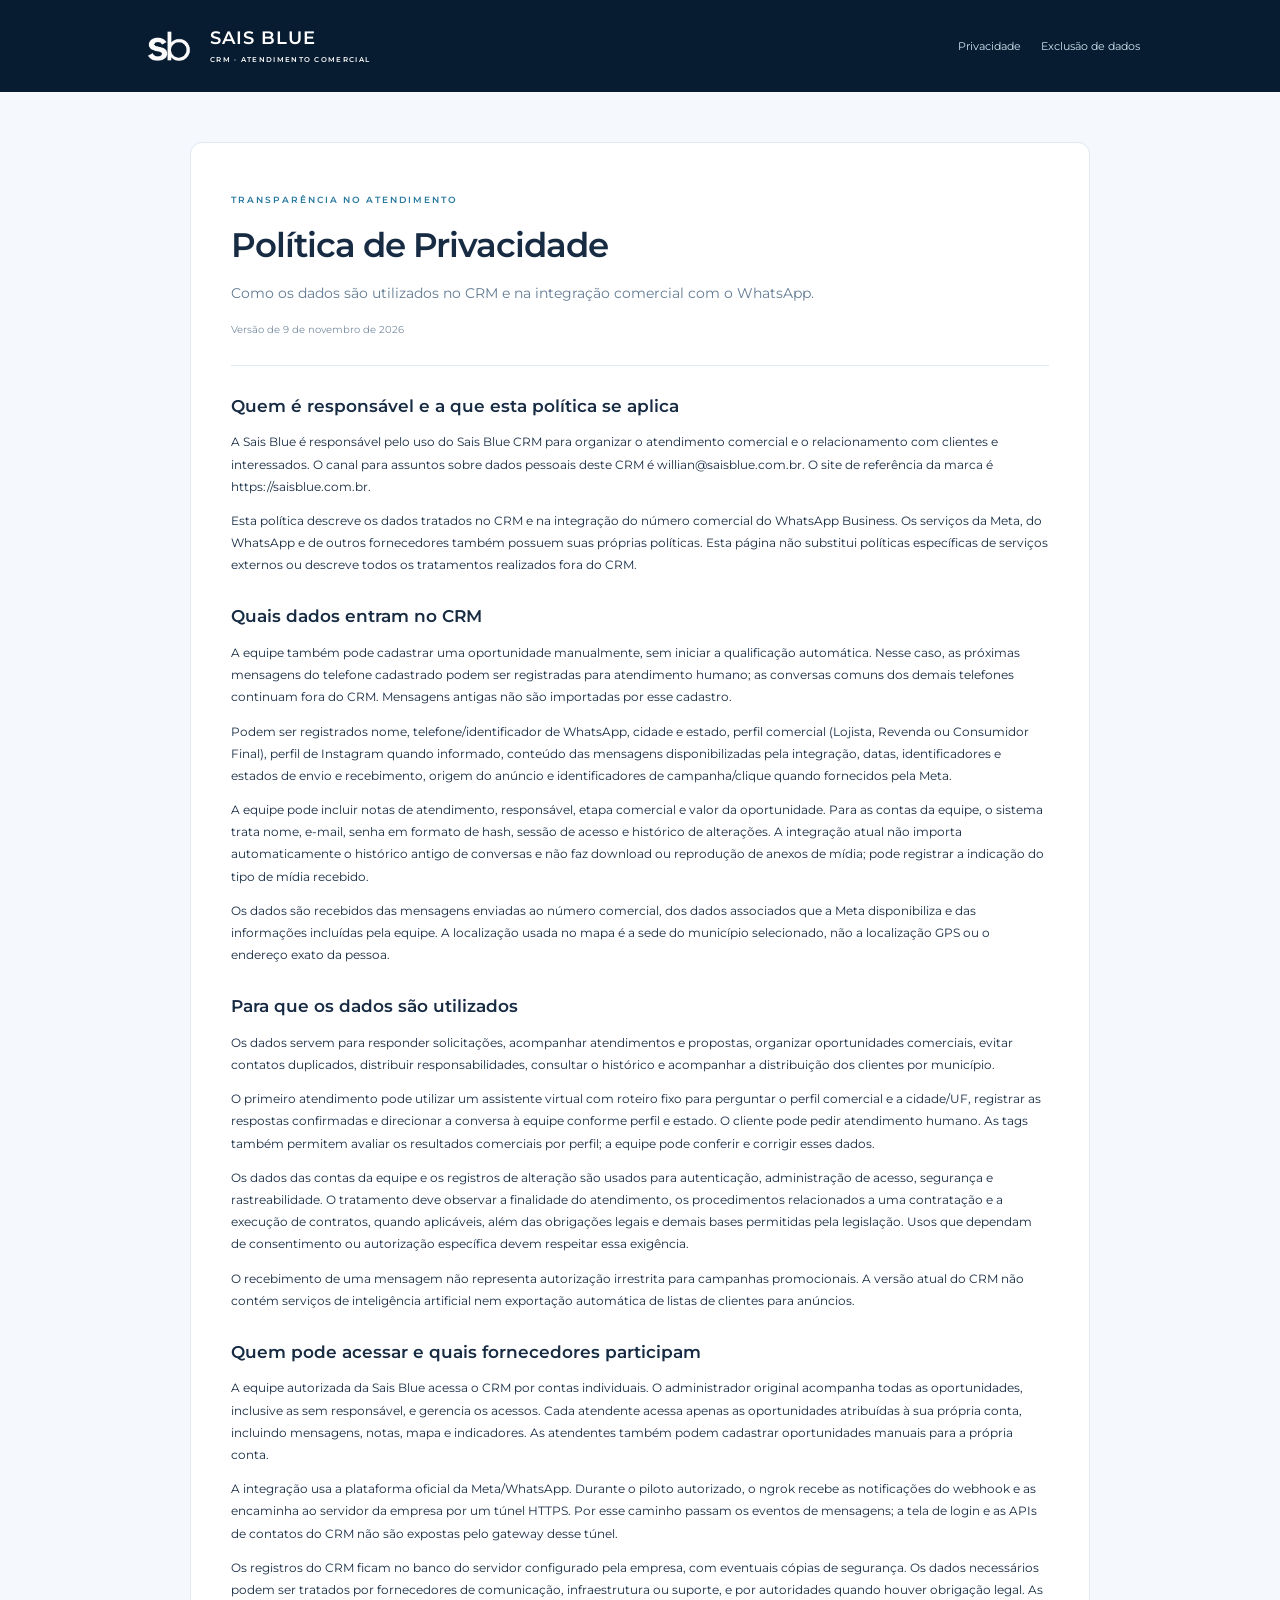
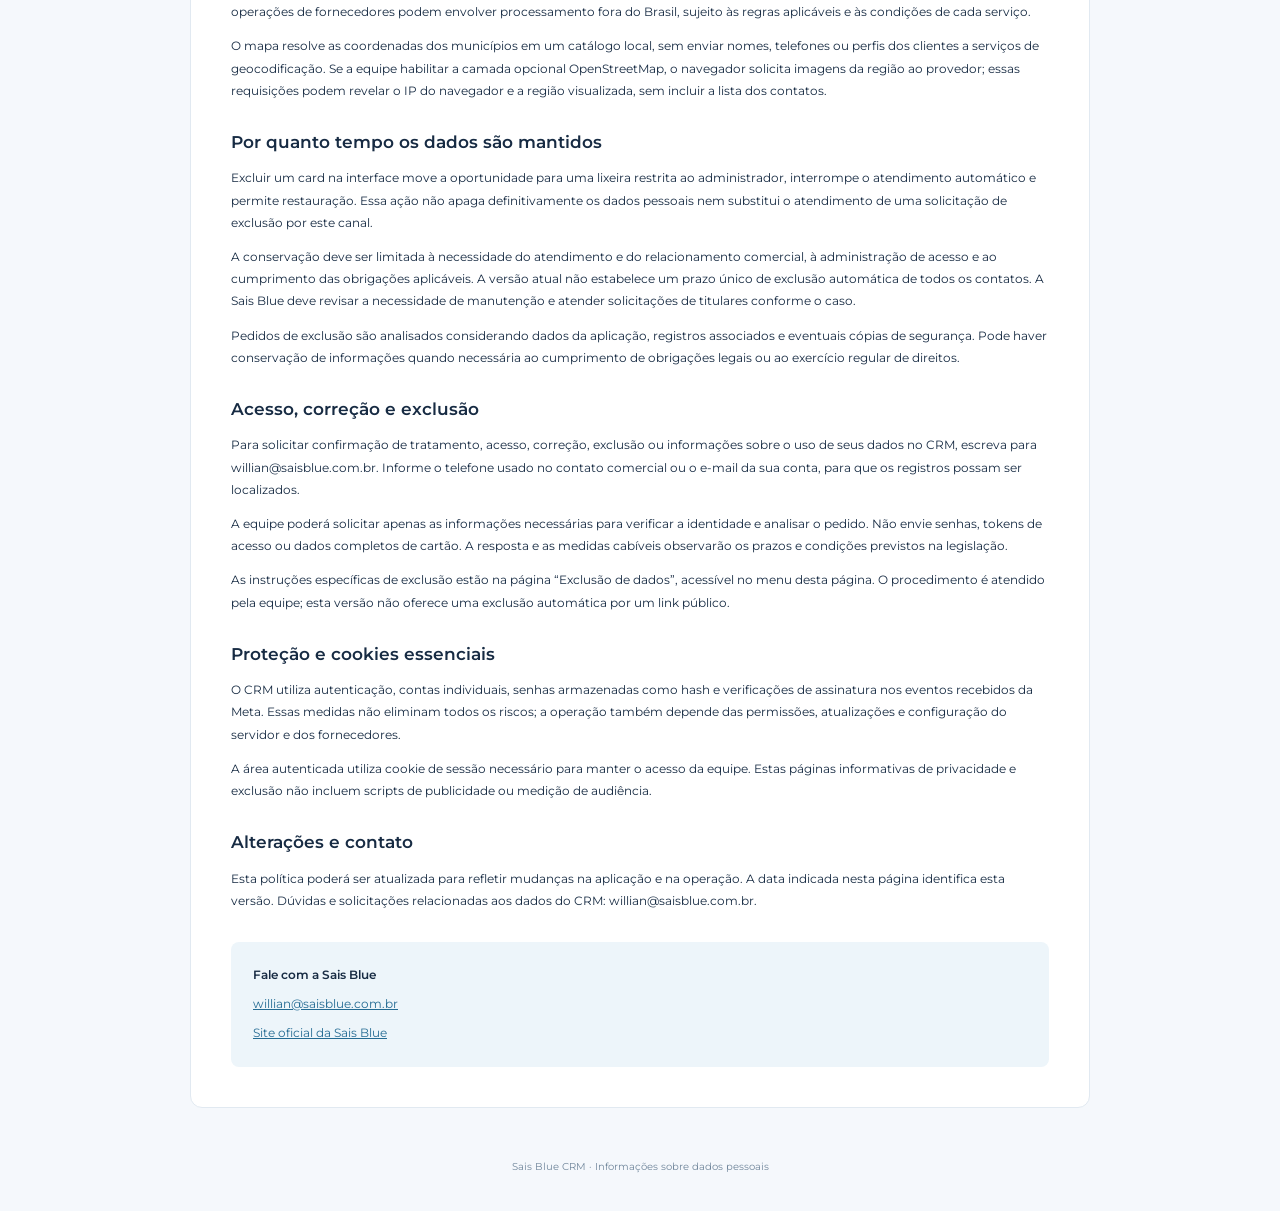
==== commit 265f30cf: "Add combined owner and profile filters, compact card badges and recoverable deletion" ====
--- a/docs/privacidade.html
+++ b/docs/privacidade.html
@@ -1 +1 @@
-<!doctype html><html lang="pt-BR"><head><meta charset="utf-8"><meta name="viewport" content="width=device-width,initial-scale=1"><meta name="description" content="Informações sobre o uso de dados pessoais no Sais Blue CRM e canais para solicitações."><meta name="referrer" content="strict-origin-when-cross-origin"><title>Política de Privacidade | Sais Blue CRM</title><link rel="stylesheet" href="assets/legal.css"></head><body><header><a class="brand" href="index.html"><img src="assets/sb-logo.png" alt="Logo Sais Blue"><span>SAIS BLUE<small>CRM · ATENDIMENTO COMERCIAL</small></span></a><nav aria-label="Informações sobre dados"><a href="privacidade.html">Privacidade</a><a href="exclusao-dados.html">Exclusão de dados</a></nav></header><main><p class="eyebrow">TRANSPARÊNCIA NO ATENDIMENTO</p><h1>Política de Privacidade</h1><p class="intro">Como os dados são utilizados no CRM e na integração comercial com o WhatsApp.</p><p class="updated">Versão de 9 de novembro de 2026</p><section><h2>Quem é responsável e a que esta política se aplica</h2><p>A Sais Blue é responsável pelo uso do Sais Blue CRM para organizar o atendimento comercial e o relacionamento com clientes e interessados. O canal para assuntos sobre dados pessoais deste CRM é willian@saisblue.com.br. O site de referência da marca é https://saisblue.com.br.</p><p>Esta política descreve os dados tratados no CRM e na integração do número comercial do WhatsApp Business. Os serviços da Meta, do WhatsApp e de outros fornecedores também possuem suas próprias políticas. Esta página não substitui políticas específicas de serviços externos ou descreve todos os tratamentos realizados fora do CRM.</p></section><section><h2>Quais dados entram no CRM</h2><p>A equipe também pode cadastrar uma oportunidade manualmente, sem iniciar a qualificação automática. Nesse caso, as próximas mensagens do telefone cadastrado podem ser registradas para atendimento humano; as conversas comuns dos demais telefones continuam fora do CRM. Mensagens antigas não são importadas por esse cadastro.</p><p>Podem ser registrados nome, telefone/identificador de WhatsApp, cidade e estado, perfil comercial (Lojista, Revenda ou Consumidor Final), perfil de Instagram quando informado, conteúdo das mensagens disponibilizadas pela integração, datas, identificadores e estados de envio e recebimento, origem do anúncio e identificadores de campanha/clique quando fornecidos pela Meta.</p><p>A equipe pode incluir notas de atendimento, responsável, etapa comercial e valor da oportunidade. Para as contas da equipe, o sistema trata nome, e-mail, senha em formato de hash, sessão de acesso e histórico de alterações. A integração atual não importa automaticamente o histórico antigo de conversas e não faz download ou reprodução de anexos de mídia; pode registrar a indicação do tipo de mídia recebido.</p><p>Os dados são recebidos das mensagens enviadas ao número comercial, dos dados associados que a Meta disponibiliza e das informações incluídas pela equipe. A localização usada no mapa é a sede do município selecionado, não a localização GPS ou o endereço exato da pessoa.</p></section><section><h2>Para que os dados são utilizados</h2><p>Os dados servem para responder solicitações, acompanhar atendimentos e propostas, organizar oportunidades comerciais, evitar contatos duplicados, distribuir responsabilidades, consultar o histórico e acompanhar a distribuição dos clientes por município.</p><p>O primeiro atendimento pode utilizar um assistente virtual com roteiro fixo para perguntar o perfil comercial e a cidade/UF, registrar as respostas confirmadas e direcionar a conversa à equipe conforme perfil e estado. O cliente pode pedir atendimento humano. As tags também permitem avaliar os resultados comerciais por perfil; a equipe pode conferir e corrigir esses dados.</p><p>Os dados das contas da equipe e os registros de alteração são usados para autenticação, administração de acesso, segurança e rastreabilidade. O tratamento deve observar a finalidade do atendimento, os procedimentos relacionados a uma contratação e a execução de contratos, quando aplicáveis, além das obrigações legais e demais bases permitidas pela legislação. Usos que dependam de consentimento ou autorização específica devem respeitar essa exigência.</p><p>O recebimento de uma mensagem não representa autorização irrestrita para campanhas promocionais. A versão atual do CRM não contém serviços de inteligência artificial nem exportação automática de listas de clientes para anúncios.</p></section><section><h2>Quem pode acessar e quais fornecedores participam</h2><p>A equipe autorizada da Sais Blue acessa o CRM por contas individuais. O administrador original acompanha todas as oportunidades, inclusive as sem responsável, e gerencia os acessos. Cada atendente acessa apenas as oportunidades atribuídas à sua própria conta, incluindo mensagens, notas, mapa e indicadores. As atendentes também podem cadastrar oportunidades manuais para a própria conta.</p><p>A integração usa a plataforma oficial da Meta/WhatsApp. Durante o piloto autorizado, o ngrok recebe as notificações do webhook e as encaminha ao servidor da empresa por um túnel HTTPS. Por esse caminho passam os eventos de mensagens; a tela de login e as APIs de contatos do CRM não são expostas pelo gateway desse túnel.</p><p>Os registros do CRM ficam no banco do servidor configurado pela empresa, com eventuais cópias de segurança. Os dados necessários podem ser tratados por fornecedores de comunicação, infraestrutura ou suporte, e por autoridades quando houver obrigação legal. As operações de fornecedores podem envolver processamento fora do Brasil, sujeito às regras aplicáveis e às condições de cada serviço.</p><p>O mapa resolve as coordenadas dos municípios em um catálogo local, sem enviar nomes, telefones ou perfis dos clientes a serviços de geocodificação. Se a equipe habilitar a camada opcional OpenStreetMap, o navegador solicita imagens da região ao provedor; essas requisições podem revelar o IP do navegador e a região visualizada, sem incluir a lista dos contatos.</p></section><section><h2>Por quanto tempo os dados são mantidos</h2><p>A conservação deve ser limitada à necessidade do atendimento e do relacionamento comercial, à administração de acesso e ao cumprimento das obrigações aplicáveis. A versão atual não estabelece um prazo único de exclusão automática de todos os contatos. A Sais Blue deve revisar a necessidade de manutenção e atender solicitações de titulares conforme o caso.</p><p>Pedidos de exclusão são analisados considerando dados da aplicação, registros associados e eventuais cópias de segurança. Pode haver conservação de informações quando necessária ao cumprimento de obrigações legais ou ao exercício regular de direitos.</p></section><section><h2>Acesso, correção e exclusão</h2><p>Para solicitar confirmação de tratamento, acesso, correção, exclusão ou informações sobre o uso de seus dados no CRM, escreva para willian@saisblue.com.br. Informe o telefone usado no contato comercial ou o e-mail da sua conta, para que os registros possam ser localizados.</p><p>A equipe poderá solicitar apenas as informações necessárias para verificar a identidade e analisar o pedido. Não envie senhas, tokens de acesso ou dados completos de cartão. A resposta e as medidas cabíveis observarão os prazos e condições previstos na legislação.</p><p>As instruções específicas de exclusão estão na página “Exclusão de dados”, acessível no menu desta página. O procedimento é atendido pela equipe; esta versão não oferece uma exclusão automática por um link público.</p></section><section><h2>Proteção e cookies essenciais</h2><p>O CRM utiliza autenticação, contas individuais, senhas armazenadas como hash e verificações de assinatura nos eventos recebidos da Meta. Essas medidas não eliminam todos os riscos; a operação também depende das permissões, atualizações e configuração do servidor e dos fornecedores.</p><p>A área autenticada utiliza cookie de sessão necessário para manter o acesso da equipe. Estas páginas informativas de privacidade e exclusão não incluem scripts de publicidade ou medição de audiência.</p></section><section><h2>Alterações e contato</h2><p>Esta política poderá ser atualizada para refletir mudanças na aplicação e na operação. A data indicada nesta página identifica esta versão. Dúvidas e solicitações relacionadas aos dados do CRM: willian@saisblue.com.br.</p></section><aside><strong>Fale com a Sais Blue</strong><a href="mailto:willian@saisblue.com.br">willian@saisblue.com.br</a><a href="https://saisblue.com.br">Site oficial da Sais Blue</a></aside></main><footer>Sais Blue CRM · Informações sobre dados pessoais</footer></body></html>+<!doctype html><html lang="pt-BR"><head><meta charset="utf-8"><meta name="viewport" content="width=device-width,initial-scale=1"><meta name="description" content="Informações sobre o uso de dados pessoais no Sais Blue CRM e canais para solicitações."><meta name="referrer" content="strict-origin-when-cross-origin"><title>Política de Privacidade | Sais Blue CRM</title><link rel="stylesheet" href="assets/legal.css"></head><body><header><a class="brand" href="index.html"><img src="assets/sb-logo.png" alt="Logo Sais Blue"><span>SAIS BLUE<small>CRM · ATENDIMENTO COMERCIAL</small></span></a><nav aria-label="Informações sobre dados"><a href="privacidade.html">Privacidade</a><a href="exclusao-dados.html">Exclusão de dados</a></nav></header><main><p class="eyebrow">TRANSPARÊNCIA NO ATENDIMENTO</p><h1>Política de Privacidade</h1><p class="intro">Como os dados são utilizados no CRM e na integração comercial com o WhatsApp.</p><p class="updated">Versão de 9 de novembro de 2026</p><section><h2>Quem é responsável e a que esta política se aplica</h2><p>A Sais Blue é responsável pelo uso do Sais Blue CRM para organizar o atendimento comercial e o relacionamento com clientes e interessados. O canal para assuntos sobre dados pessoais deste CRM é willian@saisblue.com.br. O site de referência da marca é https://saisblue.com.br.</p><p>Esta política descreve os dados tratados no CRM e na integração do número comercial do WhatsApp Business. Os serviços da Meta, do WhatsApp e de outros fornecedores também possuem suas próprias políticas. Esta página não substitui políticas específicas de serviços externos ou descreve todos os tratamentos realizados fora do CRM.</p></section><section><h2>Quais dados entram no CRM</h2><p>A equipe também pode cadastrar uma oportunidade manualmente, sem iniciar a qualificação automática. Nesse caso, as próximas mensagens do telefone cadastrado podem ser registradas para atendimento humano; as conversas comuns dos demais telefones continuam fora do CRM. Mensagens antigas não são importadas por esse cadastro.</p><p>Podem ser registrados nome, telefone/identificador de WhatsApp, cidade e estado, perfil comercial (Lojista, Revenda ou Consumidor Final), perfil de Instagram quando informado, conteúdo das mensagens disponibilizadas pela integração, datas, identificadores e estados de envio e recebimento, origem do anúncio e identificadores de campanha/clique quando fornecidos pela Meta.</p><p>A equipe pode incluir notas de atendimento, responsável, etapa comercial e valor da oportunidade. Para as contas da equipe, o sistema trata nome, e-mail, senha em formato de hash, sessão de acesso e histórico de alterações. A integração atual não importa automaticamente o histórico antigo de conversas e não faz download ou reprodução de anexos de mídia; pode registrar a indicação do tipo de mídia recebido.</p><p>Os dados são recebidos das mensagens enviadas ao número comercial, dos dados associados que a Meta disponibiliza e das informações incluídas pela equipe. A localização usada no mapa é a sede do município selecionado, não a localização GPS ou o endereço exato da pessoa.</p></section><section><h2>Para que os dados são utilizados</h2><p>Os dados servem para responder solicitações, acompanhar atendimentos e propostas, organizar oportunidades comerciais, evitar contatos duplicados, distribuir responsabilidades, consultar o histórico e acompanhar a distribuição dos clientes por município.</p><p>O primeiro atendimento pode utilizar um assistente virtual com roteiro fixo para perguntar o perfil comercial e a cidade/UF, registrar as respostas confirmadas e direcionar a conversa à equipe conforme perfil e estado. O cliente pode pedir atendimento humano. As tags também permitem avaliar os resultados comerciais por perfil; a equipe pode conferir e corrigir esses dados.</p><p>Os dados das contas da equipe e os registros de alteração são usados para autenticação, administração de acesso, segurança e rastreabilidade. O tratamento deve observar a finalidade do atendimento, os procedimentos relacionados a uma contratação e a execução de contratos, quando aplicáveis, além das obrigações legais e demais bases permitidas pela legislação. Usos que dependam de consentimento ou autorização específica devem respeitar essa exigência.</p><p>O recebimento de uma mensagem não representa autorização irrestrita para campanhas promocionais. A versão atual do CRM não contém serviços de inteligência artificial nem exportação automática de listas de clientes para anúncios.</p></section><section><h2>Quem pode acessar e quais fornecedores participam</h2><p>A equipe autorizada da Sais Blue acessa o CRM por contas individuais. O administrador original acompanha todas as oportunidades, inclusive as sem responsável, e gerencia os acessos. Cada atendente acessa apenas as oportunidades atribuídas à sua própria conta, incluindo mensagens, notas, mapa e indicadores. As atendentes também podem cadastrar oportunidades manuais para a própria conta.</p><p>A integração usa a plataforma oficial da Meta/WhatsApp. Durante o piloto autorizado, o ngrok recebe as notificações do webhook e as encaminha ao servidor da empresa por um túnel HTTPS. Por esse caminho passam os eventos de mensagens; a tela de login e as APIs de contatos do CRM não são expostas pelo gateway desse túnel.</p><p>Os registros do CRM ficam no banco do servidor configurado pela empresa, com eventuais cópias de segurança. Os dados necessários podem ser tratados por fornecedores de comunicação, infraestrutura ou suporte, e por autoridades quando houver obrigação legal. As operações de fornecedores podem envolver processamento fora do Brasil, sujeito às regras aplicáveis e às condições de cada serviço.</p><p>O mapa resolve as coordenadas dos municípios em um catálogo local, sem enviar nomes, telefones ou perfis dos clientes a serviços de geocodificação. Se a equipe habilitar a camada opcional OpenStreetMap, o navegador solicita imagens da região ao provedor; essas requisições podem revelar o IP do navegador e a região visualizada, sem incluir a lista dos contatos.</p></section><section><h2>Por quanto tempo os dados são mantidos</h2><p>Excluir um card na interface move a oportunidade para uma lixeira restrita ao administrador, interrompe o atendimento automático e permite restauração. Essa ação não apaga definitivamente os dados pessoais nem substitui o atendimento de uma solicitação de exclusão por este canal.</p><p>A conservação deve ser limitada à necessidade do atendimento e do relacionamento comercial, à administração de acesso e ao cumprimento das obrigações aplicáveis. A versão atual não estabelece um prazo único de exclusão automática de todos os contatos. A Sais Blue deve revisar a necessidade de manutenção e atender solicitações de titulares conforme o caso.</p><p>Pedidos de exclusão são analisados considerando dados da aplicação, registros associados e eventuais cópias de segurança. Pode haver conservação de informações quando necessária ao cumprimento de obrigações legais ou ao exercício regular de direitos.</p></section><section><h2>Acesso, correção e exclusão</h2><p>Para solicitar confirmação de tratamento, acesso, correção, exclusão ou informações sobre o uso de seus dados no CRM, escreva para willian@saisblue.com.br. Informe o telefone usado no contato comercial ou o e-mail da sua conta, para que os registros possam ser localizados.</p><p>A equipe poderá solicitar apenas as informações necessárias para verificar a identidade e analisar o pedido. Não envie senhas, tokens de acesso ou dados completos de cartão. A resposta e as medidas cabíveis observarão os prazos e condições previstos na legislação.</p><p>As instruções específicas de exclusão estão na página “Exclusão de dados”, acessível no menu desta página. O procedimento é atendido pela equipe; esta versão não oferece uma exclusão automática por um link público.</p></section><section><h2>Proteção e cookies essenciais</h2><p>O CRM utiliza autenticação, contas individuais, senhas armazenadas como hash e verificações de assinatura nos eventos recebidos da Meta. Essas medidas não eliminam todos os riscos; a operação também depende das permissões, atualizações e configuração do servidor e dos fornecedores.</p><p>A área autenticada utiliza cookie de sessão necessário para manter o acesso da equipe. Estas páginas informativas de privacidade e exclusão não incluem scripts de publicidade ou medição de audiência.</p></section><section><h2>Alterações e contato</h2><p>Esta política poderá ser atualizada para refletir mudanças na aplicação e na operação. A data indicada nesta página identifica esta versão. Dúvidas e solicitações relacionadas aos dados do CRM: willian@saisblue.com.br.</p></section><aside><strong>Fale com a Sais Blue</strong><a href="mailto:willian@saisblue.com.br">willian@saisblue.com.br</a><a href="https://saisblue.com.br">Site oficial da Sais Blue</a></aside></main><footer>Sais Blue CRM · Informações sobre dados pessoais</footer></body></html>
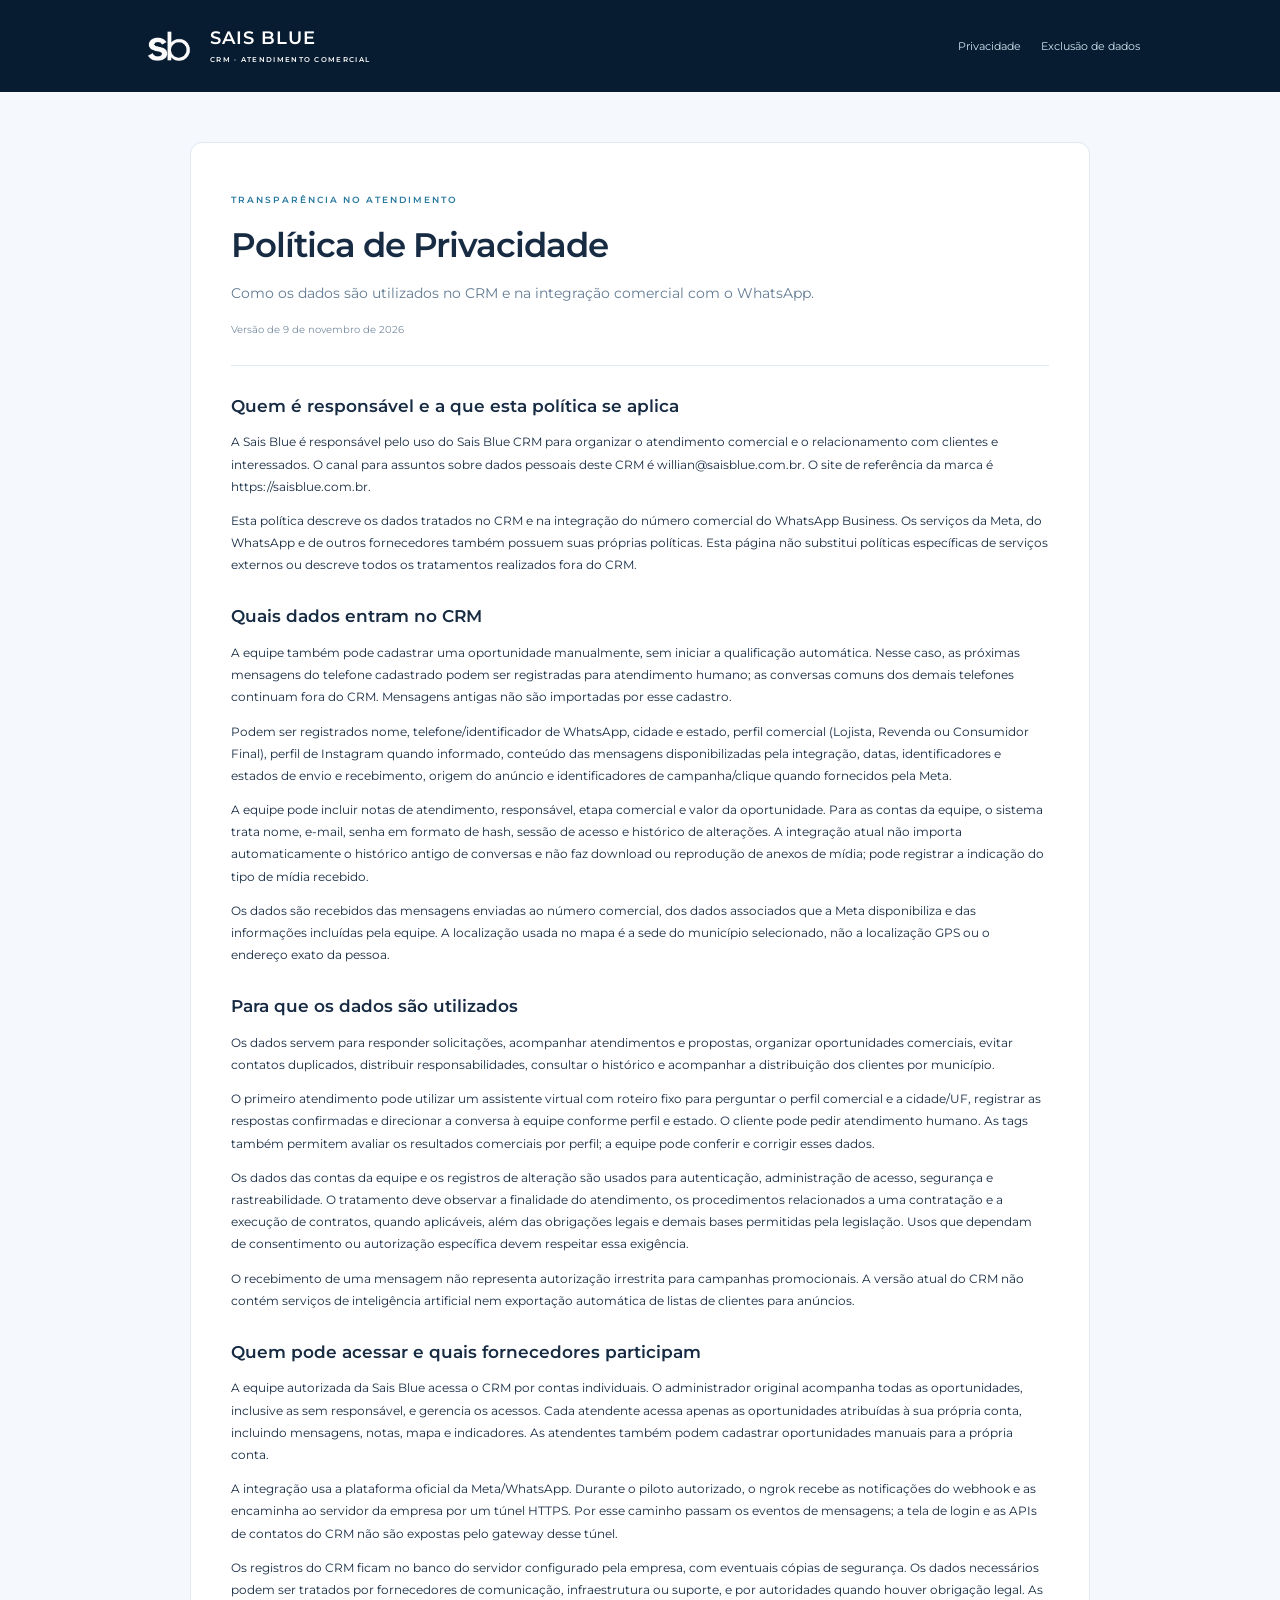
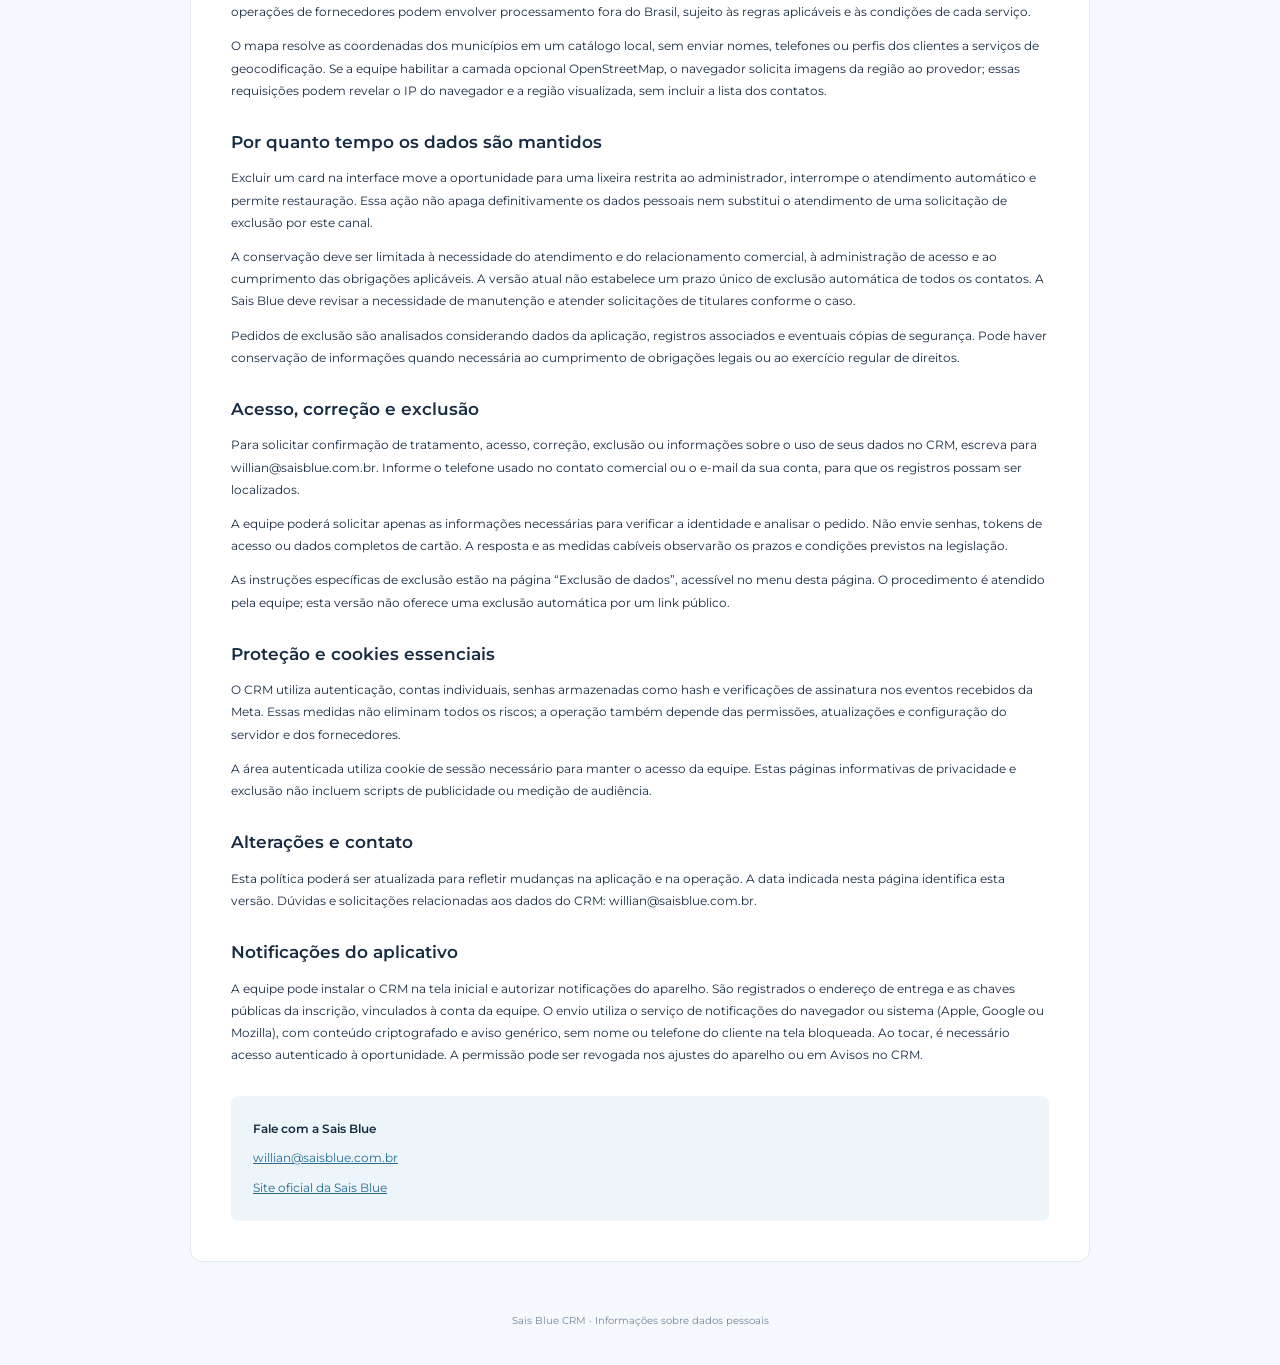
==== commit 5b4475b8: "Add installable iPhone app, private Web Push and Windows HTTPS setup" ====
--- a/docs/privacidade.html
+++ b/docs/privacidade.html
@@ -1 +1 @@
-<!doctype html><html lang="pt-BR"><head><meta charset="utf-8"><meta name="viewport" content="width=device-width,initial-scale=1"><meta name="description" content="Informações sobre o uso de dados pessoais no Sais Blue CRM e canais para solicitações."><meta name="referrer" content="strict-origin-when-cross-origin"><title>Política de Privacidade | Sais Blue CRM</title><link rel="stylesheet" href="assets/legal.css"></head><body><header><a class="brand" href="index.html"><img src="assets/sb-logo.png" alt="Logo Sais Blue"><span>SAIS BLUE<small>CRM · ATENDIMENTO COMERCIAL</small></span></a><nav aria-label="Informações sobre dados"><a href="privacidade.html">Privacidade</a><a href="exclusao-dados.html">Exclusão de dados</a></nav></header><main><p class="eyebrow">TRANSPARÊNCIA NO ATENDIMENTO</p><h1>Política de Privacidade</h1><p class="intro">Como os dados são utilizados no CRM e na integração comercial com o WhatsApp.</p><p class="updated">Versão de 9 de novembro de 2026</p><section><h2>Quem é responsável e a que esta política se aplica</h2><p>A Sais Blue é responsável pelo uso do Sais Blue CRM para organizar o atendimento comercial e o relacionamento com clientes e interessados. O canal para assuntos sobre dados pessoais deste CRM é willian@saisblue.com.br. O site de referência da marca é https://saisblue.com.br.</p><p>Esta política descreve os dados tratados no CRM e na integração do número comercial do WhatsApp Business. Os serviços da Meta, do WhatsApp e de outros fornecedores também possuem suas próprias políticas. Esta página não substitui políticas específicas de serviços externos ou descreve todos os tratamentos realizados fora do CRM.</p></section><section><h2>Quais dados entram no CRM</h2><p>A equipe também pode cadastrar uma oportunidade manualmente, sem iniciar a qualificação automática. Nesse caso, as próximas mensagens do telefone cadastrado podem ser registradas para atendimento humano; as conversas comuns dos demais telefones continuam fora do CRM. Mensagens antigas não são importadas por esse cadastro.</p><p>Podem ser registrados nome, telefone/identificador de WhatsApp, cidade e estado, perfil comercial (Lojista, Revenda ou Consumidor Final), perfil de Instagram quando informado, conteúdo das mensagens disponibilizadas pela integração, datas, identificadores e estados de envio e recebimento, origem do anúncio e identificadores de campanha/clique quando fornecidos pela Meta.</p><p>A equipe pode incluir notas de atendimento, responsável, etapa comercial e valor da oportunidade. Para as contas da equipe, o sistema trata nome, e-mail, senha em formato de hash, sessão de acesso e histórico de alterações. A integração atual não importa automaticamente o histórico antigo de conversas e não faz download ou reprodução de anexos de mídia; pode registrar a indicação do tipo de mídia recebido.</p><p>Os dados são recebidos das mensagens enviadas ao número comercial, dos dados associados que a Meta disponibiliza e das informações incluídas pela equipe. A localização usada no mapa é a sede do município selecionado, não a localização GPS ou o endereço exato da pessoa.</p></section><section><h2>Para que os dados são utilizados</h2><p>Os dados servem para responder solicitações, acompanhar atendimentos e propostas, organizar oportunidades comerciais, evitar contatos duplicados, distribuir responsabilidades, consultar o histórico e acompanhar a distribuição dos clientes por município.</p><p>O primeiro atendimento pode utilizar um assistente virtual com roteiro fixo para perguntar o perfil comercial e a cidade/UF, registrar as respostas confirmadas e direcionar a conversa à equipe conforme perfil e estado. O cliente pode pedir atendimento humano. As tags também permitem avaliar os resultados comerciais por perfil; a equipe pode conferir e corrigir esses dados.</p><p>Os dados das contas da equipe e os registros de alteração são usados para autenticação, administração de acesso, segurança e rastreabilidade. O tratamento deve observar a finalidade do atendimento, os procedimentos relacionados a uma contratação e a execução de contratos, quando aplicáveis, além das obrigações legais e demais bases permitidas pela legislação. Usos que dependam de consentimento ou autorização específica devem respeitar essa exigência.</p><p>O recebimento de uma mensagem não representa autorização irrestrita para campanhas promocionais. A versão atual do CRM não contém serviços de inteligência artificial nem exportação automática de listas de clientes para anúncios.</p></section><section><h2>Quem pode acessar e quais fornecedores participam</h2><p>A equipe autorizada da Sais Blue acessa o CRM por contas individuais. O administrador original acompanha todas as oportunidades, inclusive as sem responsável, e gerencia os acessos. Cada atendente acessa apenas as oportunidades atribuídas à sua própria conta, incluindo mensagens, notas, mapa e indicadores. As atendentes também podem cadastrar oportunidades manuais para a própria conta.</p><p>A integração usa a plataforma oficial da Meta/WhatsApp. Durante o piloto autorizado, o ngrok recebe as notificações do webhook e as encaminha ao servidor da empresa por um túnel HTTPS. Por esse caminho passam os eventos de mensagens; a tela de login e as APIs de contatos do CRM não são expostas pelo gateway desse túnel.</p><p>Os registros do CRM ficam no banco do servidor configurado pela empresa, com eventuais cópias de segurança. Os dados necessários podem ser tratados por fornecedores de comunicação, infraestrutura ou suporte, e por autoridades quando houver obrigação legal. As operações de fornecedores podem envolver processamento fora do Brasil, sujeito às regras aplicáveis e às condições de cada serviço.</p><p>O mapa resolve as coordenadas dos municípios em um catálogo local, sem enviar nomes, telefones ou perfis dos clientes a serviços de geocodificação. Se a equipe habilitar a camada opcional OpenStreetMap, o navegador solicita imagens da região ao provedor; essas requisições podem revelar o IP do navegador e a região visualizada, sem incluir a lista dos contatos.</p></section><section><h2>Por quanto tempo os dados são mantidos</h2><p>Excluir um card na interface move a oportunidade para uma lixeira restrita ao administrador, interrompe o atendimento automático e permite restauração. Essa ação não apaga definitivamente os dados pessoais nem substitui o atendimento de uma solicitação de exclusão por este canal.</p><p>A conservação deve ser limitada à necessidade do atendimento e do relacionamento comercial, à administração de acesso e ao cumprimento das obrigações aplicáveis. A versão atual não estabelece um prazo único de exclusão automática de todos os contatos. A Sais Blue deve revisar a necessidade de manutenção e atender solicitações de titulares conforme o caso.</p><p>Pedidos de exclusão são analisados considerando dados da aplicação, registros associados e eventuais cópias de segurança. Pode haver conservação de informações quando necessária ao cumprimento de obrigações legais ou ao exercício regular de direitos.</p></section><section><h2>Acesso, correção e exclusão</h2><p>Para solicitar confirmação de tratamento, acesso, correção, exclusão ou informações sobre o uso de seus dados no CRM, escreva para willian@saisblue.com.br. Informe o telefone usado no contato comercial ou o e-mail da sua conta, para que os registros possam ser localizados.</p><p>A equipe poderá solicitar apenas as informações necessárias para verificar a identidade e analisar o pedido. Não envie senhas, tokens de acesso ou dados completos de cartão. A resposta e as medidas cabíveis observarão os prazos e condições previstos na legislação.</p><p>As instruções específicas de exclusão estão na página “Exclusão de dados”, acessível no menu desta página. O procedimento é atendido pela equipe; esta versão não oferece uma exclusão automática por um link público.</p></section><section><h2>Proteção e cookies essenciais</h2><p>O CRM utiliza autenticação, contas individuais, senhas armazenadas como hash e verificações de assinatura nos eventos recebidos da Meta. Essas medidas não eliminam todos os riscos; a operação também depende das permissões, atualizações e configuração do servidor e dos fornecedores.</p><p>A área autenticada utiliza cookie de sessão necessário para manter o acesso da equipe. Estas páginas informativas de privacidade e exclusão não incluem scripts de publicidade ou medição de audiência.</p></section><section><h2>Alterações e contato</h2><p>Esta política poderá ser atualizada para refletir mudanças na aplicação e na operação. A data indicada nesta página identifica esta versão. Dúvidas e solicitações relacionadas aos dados do CRM: willian@saisblue.com.br.</p></section><aside><strong>Fale com a Sais Blue</strong><a href="mailto:willian@saisblue.com.br">willian@saisblue.com.br</a><a href="https://saisblue.com.br">Site oficial da Sais Blue</a></aside></main><footer>Sais Blue CRM · Informações sobre dados pessoais</footer></body></html>+<!doctype html><html lang="pt-BR"><head><meta charset="utf-8"><meta name="viewport" content="width=device-width,initial-scale=1"><meta name="description" content="Informações sobre o uso de dados pessoais no Sais Blue CRM e canais para solicitações."><meta name="referrer" content="strict-origin-when-cross-origin"><title>Política de Privacidade | Sais Blue CRM</title><link rel="stylesheet" href="assets/legal.css"></head><body><header><a class="brand" href="index.html"><img src="assets/sb-logo.png" alt="Logo Sais Blue"><span>SAIS BLUE<small>CRM · ATENDIMENTO COMERCIAL</small></span></a><nav aria-label="Informações sobre dados"><a href="privacidade.html">Privacidade</a><a href="exclusao-dados.html">Exclusão de dados</a></nav></header><main><p class="eyebrow">TRANSPARÊNCIA NO ATENDIMENTO</p><h1>Política de Privacidade</h1><p class="intro">Como os dados são utilizados no CRM e na integração comercial com o WhatsApp.</p><p class="updated">Versão de 9 de novembro de 2026</p><section><h2>Quem é responsável e a que esta política se aplica</h2><p>A Sais Blue é responsável pelo uso do Sais Blue CRM para organizar o atendimento comercial e o relacionamento com clientes e interessados. O canal para assuntos sobre dados pessoais deste CRM é willian@saisblue.com.br. O site de referência da marca é https://saisblue.com.br.</p><p>Esta política descreve os dados tratados no CRM e na integração do número comercial do WhatsApp Business. Os serviços da Meta, do WhatsApp e de outros fornecedores também possuem suas próprias políticas. Esta página não substitui políticas específicas de serviços externos ou descreve todos os tratamentos realizados fora do CRM.</p></section><section><h2>Quais dados entram no CRM</h2><p>A equipe também pode cadastrar uma oportunidade manualmente, sem iniciar a qualificação automática. Nesse caso, as próximas mensagens do telefone cadastrado podem ser registradas para atendimento humano; as conversas comuns dos demais telefones continuam fora do CRM. Mensagens antigas não são importadas por esse cadastro.</p><p>Podem ser registrados nome, telefone/identificador de WhatsApp, cidade e estado, perfil comercial (Lojista, Revenda ou Consumidor Final), perfil de Instagram quando informado, conteúdo das mensagens disponibilizadas pela integração, datas, identificadores e estados de envio e recebimento, origem do anúncio e identificadores de campanha/clique quando fornecidos pela Meta.</p><p>A equipe pode incluir notas de atendimento, responsável, etapa comercial e valor da oportunidade. Para as contas da equipe, o sistema trata nome, e-mail, senha em formato de hash, sessão de acesso e histórico de alterações. A integração atual não importa automaticamente o histórico antigo de conversas e não faz download ou reprodução de anexos de mídia; pode registrar a indicação do tipo de mídia recebido.</p><p>Os dados são recebidos das mensagens enviadas ao número comercial, dos dados associados que a Meta disponibiliza e das informações incluídas pela equipe. A localização usada no mapa é a sede do município selecionado, não a localização GPS ou o endereço exato da pessoa.</p></section><section><h2>Para que os dados são utilizados</h2><p>Os dados servem para responder solicitações, acompanhar atendimentos e propostas, organizar oportunidades comerciais, evitar contatos duplicados, distribuir responsabilidades, consultar o histórico e acompanhar a distribuição dos clientes por município.</p><p>O primeiro atendimento pode utilizar um assistente virtual com roteiro fixo para perguntar o perfil comercial e a cidade/UF, registrar as respostas confirmadas e direcionar a conversa à equipe conforme perfil e estado. O cliente pode pedir atendimento humano. As tags também permitem avaliar os resultados comerciais por perfil; a equipe pode conferir e corrigir esses dados.</p><p>Os dados das contas da equipe e os registros de alteração são usados para autenticação, administração de acesso, segurança e rastreabilidade. O tratamento deve observar a finalidade do atendimento, os procedimentos relacionados a uma contratação e a execução de contratos, quando aplicáveis, além das obrigações legais e demais bases permitidas pela legislação. Usos que dependam de consentimento ou autorização específica devem respeitar essa exigência.</p><p>O recebimento de uma mensagem não representa autorização irrestrita para campanhas promocionais. A versão atual do CRM não contém serviços de inteligência artificial nem exportação automática de listas de clientes para anúncios.</p></section><section><h2>Quem pode acessar e quais fornecedores participam</h2><p>A equipe autorizada da Sais Blue acessa o CRM por contas individuais. O administrador original acompanha todas as oportunidades, inclusive as sem responsável, e gerencia os acessos. Cada atendente acessa apenas as oportunidades atribuídas à sua própria conta, incluindo mensagens, notas, mapa e indicadores. As atendentes também podem cadastrar oportunidades manuais para a própria conta.</p><p>A integração usa a plataforma oficial da Meta/WhatsApp. Durante o piloto autorizado, o ngrok recebe as notificações do webhook e as encaminha ao servidor da empresa por um túnel HTTPS. Por esse caminho passam os eventos de mensagens; a tela de login e as APIs de contatos do CRM não são expostas pelo gateway desse túnel.</p><p>Os registros do CRM ficam no banco do servidor configurado pela empresa, com eventuais cópias de segurança. Os dados necessários podem ser tratados por fornecedores de comunicação, infraestrutura ou suporte, e por autoridades quando houver obrigação legal. As operações de fornecedores podem envolver processamento fora do Brasil, sujeito às regras aplicáveis e às condições de cada serviço.</p><p>O mapa resolve as coordenadas dos municípios em um catálogo local, sem enviar nomes, telefones ou perfis dos clientes a serviços de geocodificação. Se a equipe habilitar a camada opcional OpenStreetMap, o navegador solicita imagens da região ao provedor; essas requisições podem revelar o IP do navegador e a região visualizada, sem incluir a lista dos contatos.</p></section><section><h2>Por quanto tempo os dados são mantidos</h2><p>Excluir um card na interface move a oportunidade para uma lixeira restrita ao administrador, interrompe o atendimento automático e permite restauração. Essa ação não apaga definitivamente os dados pessoais nem substitui o atendimento de uma solicitação de exclusão por este canal.</p><p>A conservação deve ser limitada à necessidade do atendimento e do relacionamento comercial, à administração de acesso e ao cumprimento das obrigações aplicáveis. A versão atual não estabelece um prazo único de exclusão automática de todos os contatos. A Sais Blue deve revisar a necessidade de manutenção e atender solicitações de titulares conforme o caso.</p><p>Pedidos de exclusão são analisados considerando dados da aplicação, registros associados e eventuais cópias de segurança. Pode haver conservação de informações quando necessária ao cumprimento de obrigações legais ou ao exercício regular de direitos.</p></section><section><h2>Acesso, correção e exclusão</h2><p>Para solicitar confirmação de tratamento, acesso, correção, exclusão ou informações sobre o uso de seus dados no CRM, escreva para willian@saisblue.com.br. Informe o telefone usado no contato comercial ou o e-mail da sua conta, para que os registros possam ser localizados.</p><p>A equipe poderá solicitar apenas as informações necessárias para verificar a identidade e analisar o pedido. Não envie senhas, tokens de acesso ou dados completos de cartão. A resposta e as medidas cabíveis observarão os prazos e condições previstos na legislação.</p><p>As instruções específicas de exclusão estão na página “Exclusão de dados”, acessível no menu desta página. O procedimento é atendido pela equipe; esta versão não oferece uma exclusão automática por um link público.</p></section><section><h2>Proteção e cookies essenciais</h2><p>O CRM utiliza autenticação, contas individuais, senhas armazenadas como hash e verificações de assinatura nos eventos recebidos da Meta. Essas medidas não eliminam todos os riscos; a operação também depende das permissões, atualizações e configuração do servidor e dos fornecedores.</p><p>A área autenticada utiliza cookie de sessão necessário para manter o acesso da equipe. Estas páginas informativas de privacidade e exclusão não incluem scripts de publicidade ou medição de audiência.</p></section><section><h2>Alterações e contato</h2><p>Esta política poderá ser atualizada para refletir mudanças na aplicação e na operação. A data indicada nesta página identifica esta versão. Dúvidas e solicitações relacionadas aos dados do CRM: willian@saisblue.com.br.</p></section><section><h2>Notificações do aplicativo</h2><p>A equipe pode instalar o CRM na tela inicial e autorizar notificações do aparelho. São registrados o endereço de entrega e as chaves públicas da inscrição, vinculados à conta da equipe. O envio utiliza o serviço de notificações do navegador ou sistema (Apple, Google ou Mozilla), com conteúdo criptografado e aviso genérico, sem nome ou telefone do cliente na tela bloqueada. Ao tocar, é necessário acesso autenticado à oportunidade. A permissão pode ser revogada nos ajustes do aparelho ou em Avisos no CRM.</p></section><aside><strong>Fale com a Sais Blue</strong><a href="mailto:willian@saisblue.com.br">willian@saisblue.com.br</a><a href="https://saisblue.com.br">Site oficial da Sais Blue</a></aside></main><footer>Sais Blue CRM · Informações sobre dados pessoais</footer></body></html>
